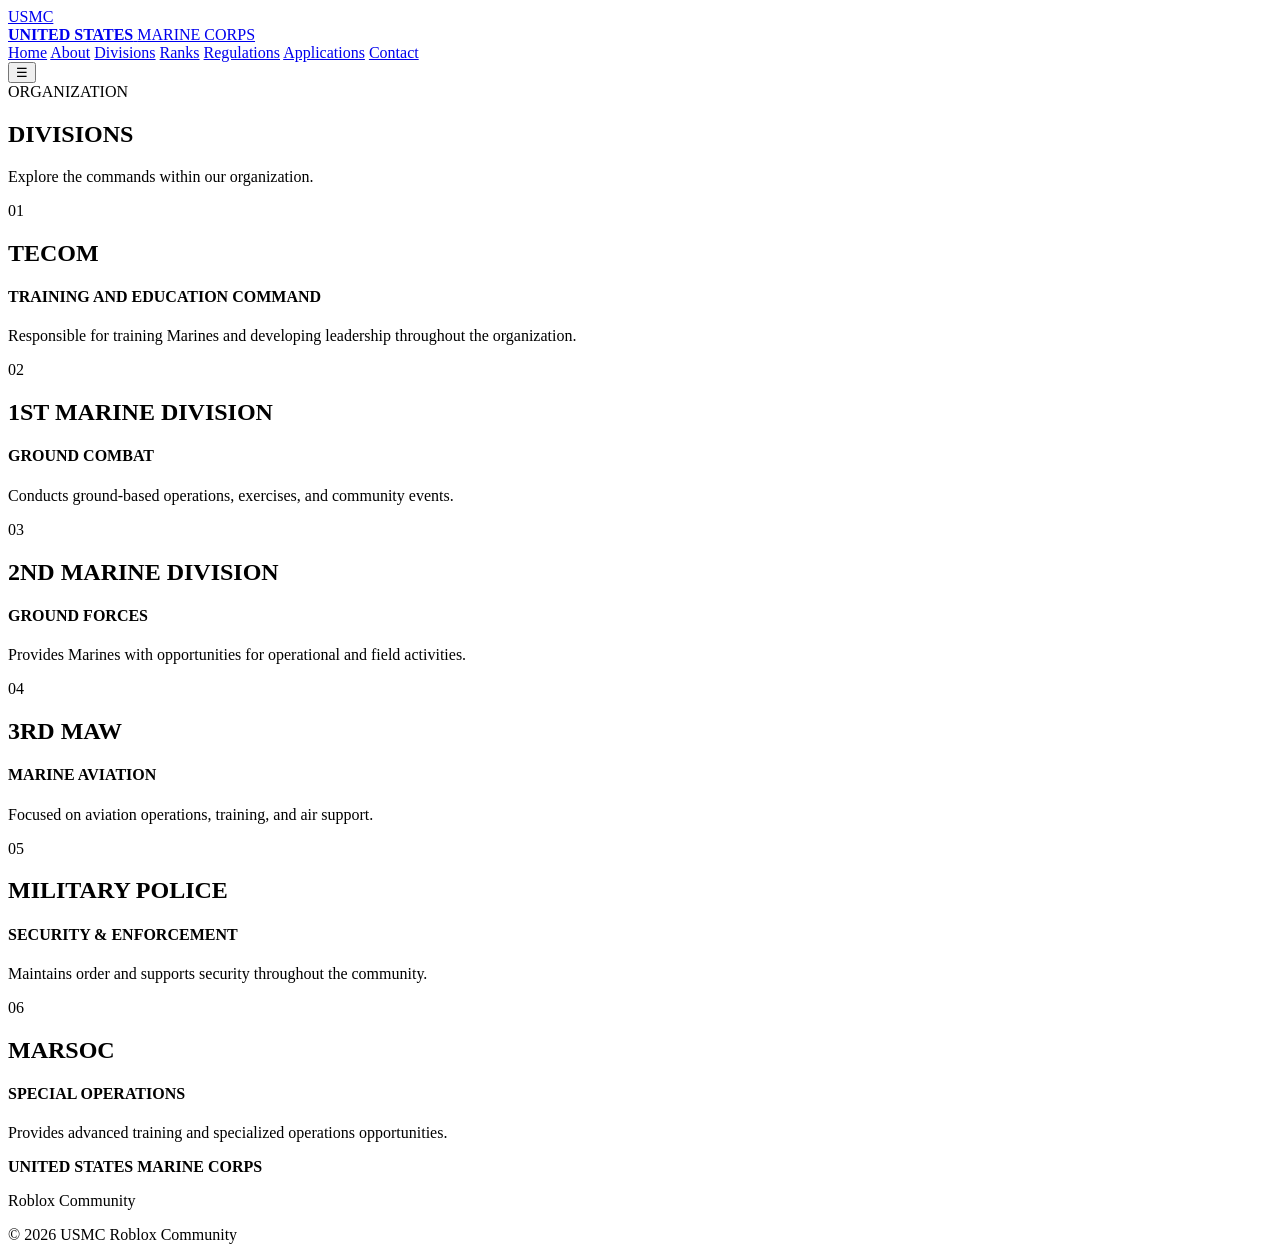
==== divisions.html @ 91869aee "Create divisions.html" ====
<!DOCTYPE html>
<html lang="en">
<head>
    <meta charset="UTF-8">
    <meta name="viewport" content="width=device-width, initial-scale=1.0">
    <title>USMC | Divisions</title>
    <link rel="stylesheet" href="css/style.css">
</head>

<body>

<header>
<nav class="navbar">

<a href="index.html" class="brand">
    <div class="brand-logo">USMC</div>
    <div>
        <strong>UNITED STATES</strong>
        <span>MARINE CORPS</span>
    </div>
</a>

<div class="nav-links">
    <a href="index.html">Home</a>
    <a href="about.html">About</a>
    <a class="active" href="divisions.html">Divisions</a>
    <a href="ranks.html">Ranks</a>
    <a href="regulations.html">Regulations</a>
    <a href="applications.html">Applications</a>
    <a href="contact.html">Contact</a>
</div>

<button class="menu-btn" onclick="toggleMenu()">☰</button>

</nav>
</header>


<section class="page-header">
    <span>ORGANIZATION</span>
    <h1>DIVISIONS</h1>
    <p>Explore the commands within our organization.</p>
</section>


<section class="section">

<div class="division-grid">

<div class="division-card">
    <span>01</span>
    <h2>TECOM</h2>
    <h4>TRAINING AND EDUCATION COMMAND</h4>
    <p>
        Responsible for training Marines and developing
        leadership throughout the organization.
    </p>
</div>


<div class="division-card">
    <span>02</span>
    <h2>1ST MARINE DIVISION</h2>
    <h4>GROUND COMBAT</h4>
    <p>
        Conducts ground-based operations, exercises,
        and community events.
    </p>
</div>


<div class="division-card">
    <span>03</span>
    <h2>2ND MARINE DIVISION</h2>
    <h4>GROUND FORCES</h4>
    <p>
        Provides Marines with opportunities for
        operational and field activities.
    </p>
</div>


<div class="division-card">
    <span>04</span>
    <h2>3RD MAW</h2>
    <h4>MARINE AVIATION</h4>
    <p>
        Focused on aviation operations, training,
        and air support.
    </p>
</div>


<div class="division-card">
    <span>05</span>
    <h2>MILITARY POLICE</h2>
    <h4>SECURITY & ENFORCEMENT</h4>
    <p>
        Maintains order and supports security
        throughout the community.
    </p>
</div>


<div class="division-card">
    <span>06</span>
    <h2>MARSOC</h2>
    <h4>SPECIAL OPERATIONS</h4>
    <p>
        Provides advanced training and specialized
        operations opportunities.
    </p>
</div>

</div>

</section>


<footer>
    <div>
        <strong>UNITED STATES MARINE CORPS</strong>
        <p>Roblox Community</p>
    </div>

    <div>© 2026 USMC Roblox Community</div>
</footer>

<script src="js/main.js"></script>
</body>
</html>
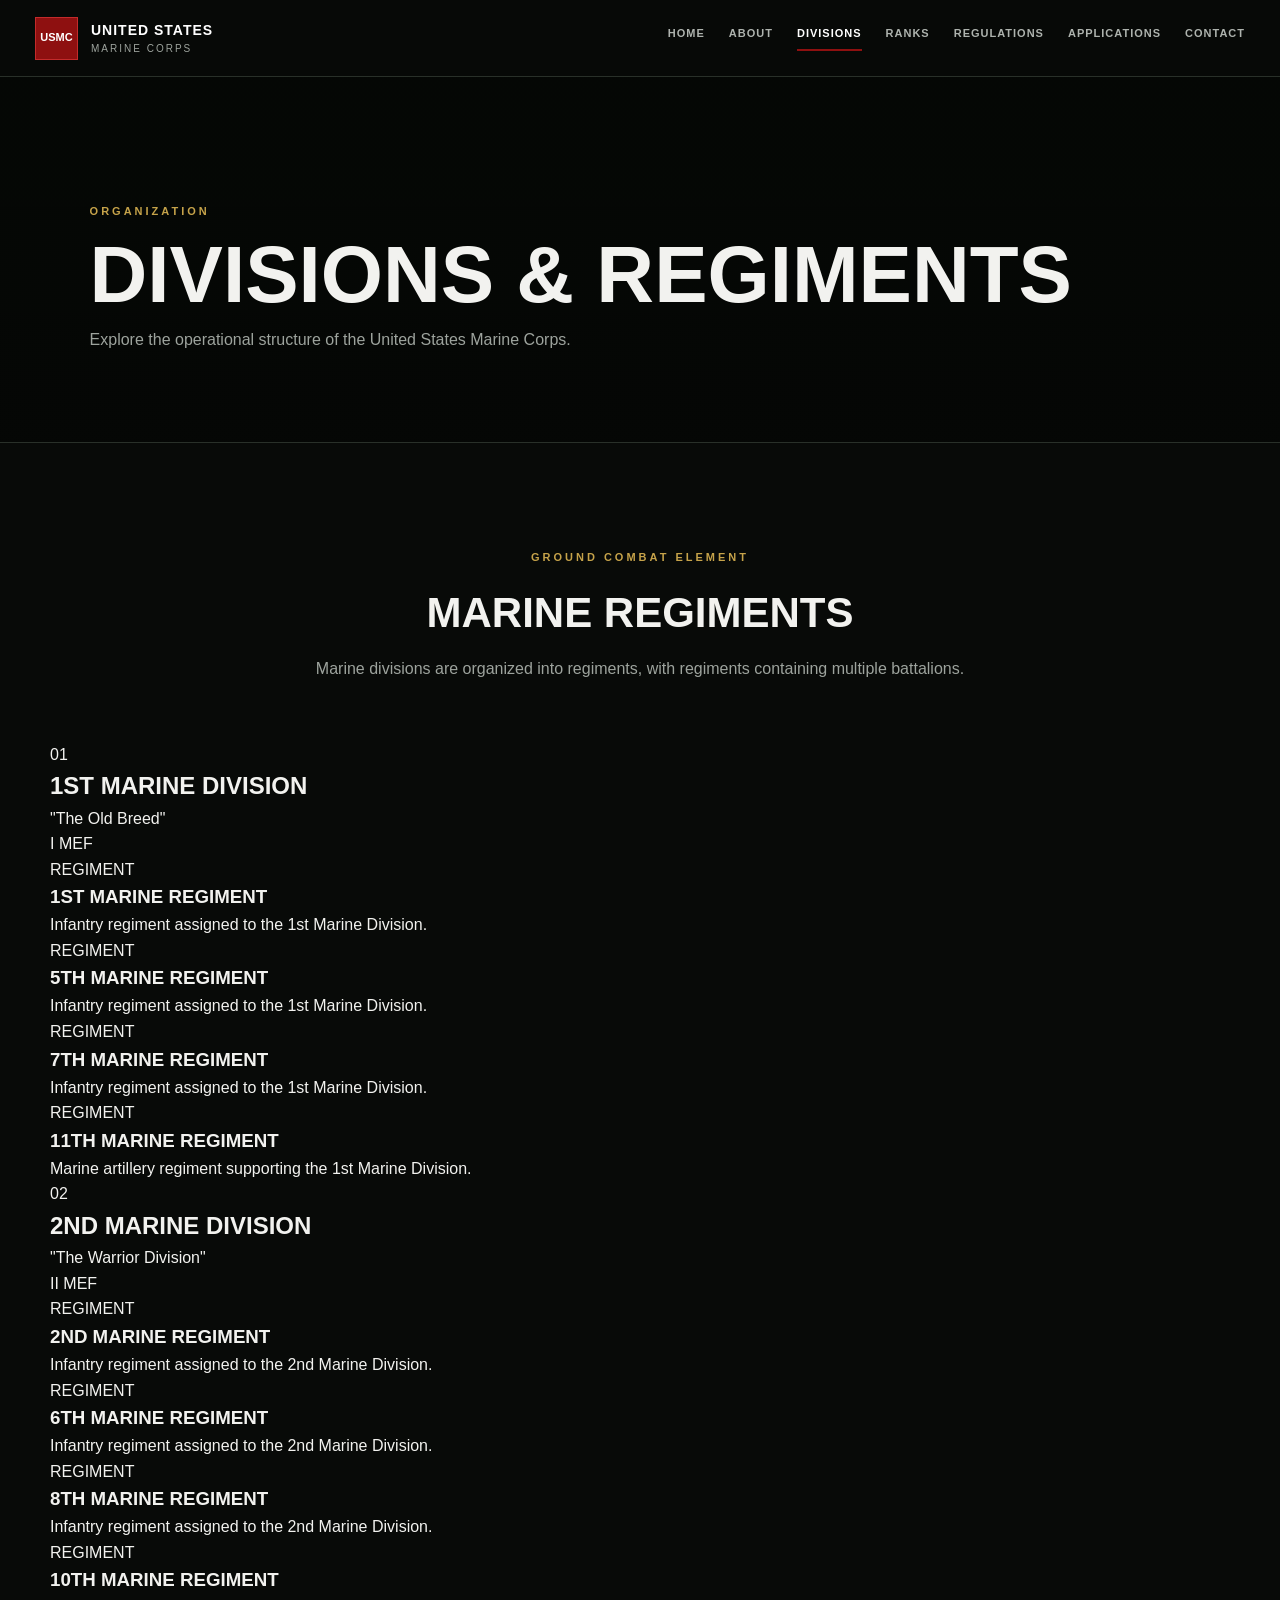
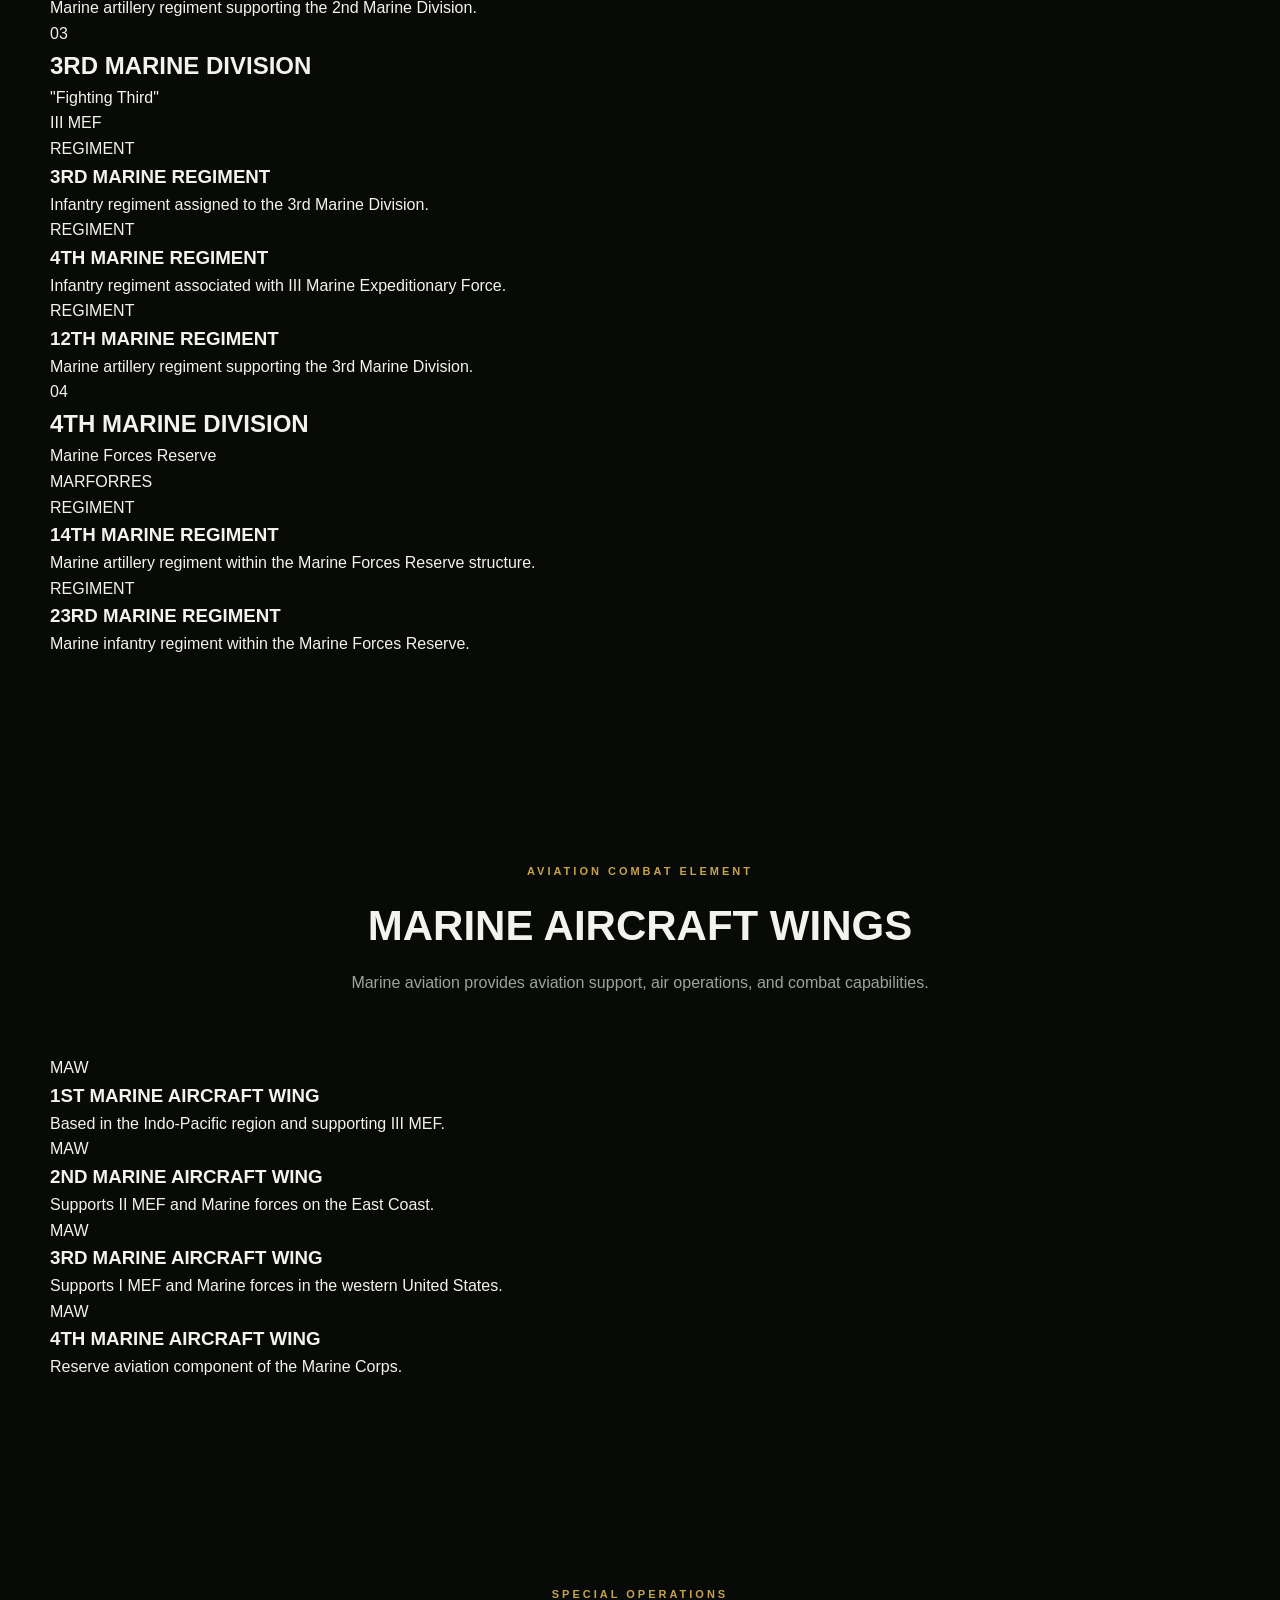
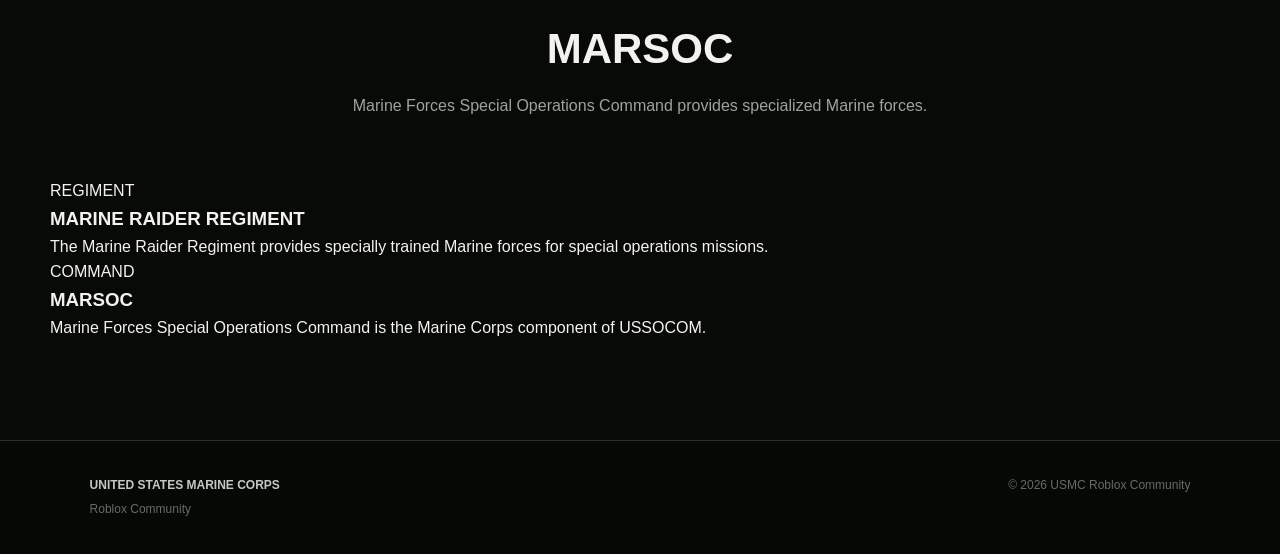
==== commit 09c2149d: "Update divisions.html" ====
--- a/divisions.html
+++ b/divisions.html
@@ -3,129 +3,447 @@
 <head>
     <meta charset="UTF-8">
     <meta name="viewport" content="width=device-width, initial-scale=1.0">
+
     <title>USMC | Divisions</title>
+
     <link rel="stylesheet" href="css/style.css">
 </head>
 
 <body>
 
 <header>
-<nav class="navbar">
-
-<a href="index.html" class="brand">
-    <div class="brand-logo">USMC</div>
-    <div>
-        <strong>UNITED STATES</strong>
-        <span>MARINE CORPS</span>
-    </div>
-</a>
-
-<div class="nav-links">
-    <a href="index.html">Home</a>
-    <a href="about.html">About</a>
-    <a class="active" href="divisions.html">Divisions</a>
-    <a href="ranks.html">Ranks</a>
-    <a href="regulations.html">Regulations</a>
-    <a href="applications.html">Applications</a>
-    <a href="contact.html">Contact</a>
-</div>
-
-<button class="menu-btn" onclick="toggleMenu()">☰</button>
-
-</nav>
+    <nav class="navbar">
+
+        <a href="index.html" class="brand">
+            <div class="brand-logo">USMC</div>
+
+            <div>
+                <strong>UNITED STATES</strong>
+                <span>MARINE CORPS</span>
+            </div>
+        </a>
+
+        <div class="nav-links">
+            <a href="index.html">Home</a>
+            <a href="about.html">About</a>
+            <a class="active" href="divisions.html">Divisions</a>
+            <a href="ranks.html">Ranks</a>
+            <a href="regulations.html">Regulations</a>
+            <a href="applications.html">Applications</a>
+            <a href="contact.html">Contact</a>
+        </div>
+
+        <button class="menu-btn" onclick="toggleMenu()">☰</button>
+
+    </nav>
 </header>
 
 
-<section class="page-header">
-    <span>ORGANIZATION</span>
-    <h1>DIVISIONS</h1>
-    <p>Explore the commands within our organization.</p>
-</section>
-
-
-<section class="section">
-
-<div class="division-grid">
-
-<div class="division-card">
-    <span>01</span>
-    <h2>TECOM</h2>
-    <h4>TRAINING AND EDUCATION COMMAND</h4>
-    <p>
-        Responsible for training Marines and developing
-        leadership throughout the organization.
-    </p>
-</div>
-
-
-<div class="division-card">
-    <span>02</span>
-    <h2>1ST MARINE DIVISION</h2>
-    <h4>GROUND COMBAT</h4>
-    <p>
-        Conducts ground-based operations, exercises,
-        and community events.
-    </p>
-</div>
-
-
-<div class="division-card">
-    <span>03</span>
-    <h2>2ND MARINE DIVISION</h2>
-    <h4>GROUND FORCES</h4>
-    <p>
-        Provides Marines with opportunities for
-        operational and field activities.
-    </p>
-</div>
-
-
-<div class="division-card">
-    <span>04</span>
-    <h2>3RD MAW</h2>
-    <h4>MARINE AVIATION</h4>
-    <p>
-        Focused on aviation operations, training,
-        and air support.
-    </p>
-</div>
-
-
-<div class="division-card">
-    <span>05</span>
-    <h2>MILITARY POLICE</h2>
-    <h4>SECURITY & ENFORCEMENT</h4>
-    <p>
-        Maintains order and supports security
-        throughout the community.
-    </p>
-</div>
-
-
-<div class="division-card">
-    <span>06</span>
-    <h2>MARSOC</h2>
-    <h4>SPECIAL OPERATIONS</h4>
-    <p>
-        Provides advanced training and specialized
-        operations opportunities.
-    </p>
-</div>
-
-</div>
-
-</section>
+<main>
+
+    <!-- PAGE HEADER -->
+
+    <section class="page-header">
+
+        <span>ORGANIZATION</span>
+
+        <h1>DIVISIONS & REGIMENTS</h1>
+
+        <p>
+            Explore the operational structure of the United States
+            Marine Corps.
+        </p>
+
+    </section>
+
+
+    <!-- REGIMENTS -->
+
+    <section class="section">
+
+        <div class="section-heading">
+
+            <span>GROUND COMBAT ELEMENT</span>
+
+            <h2>MARINE REGIMENTS</h2>
+
+            <p>
+                Marine divisions are organized into regiments,
+                with regiments containing multiple battalions.
+            </p>
+
+        </div>
+
+
+        <!-- 1ST MARINE DIVISION -->
+
+        <div class="regiment-section">
+
+            <div class="regiment-header">
+
+                <div>
+                    <span class="regiment-number">01</span>
+
+                    <h2>1ST MARINE DIVISION</h2>
+
+                    <p>
+                        "The Old Breed"
+                    </p>
+                </div>
+
+                <span class="regiment-location">
+                    I MEF
+                </span>
+
+            </div>
+
+
+            <div class="unit-grid">
+
+                <div class="unit-card">
+                    <span>REGIMENT</span>
+                    <h3>1ST MARINE REGIMENT</h3>
+                    <p>
+                        Infantry regiment assigned to the
+                        1st Marine Division.
+                    </p>
+                </div>
+
+                <div class="unit-card">
+                    <span>REGIMENT</span>
+                    <h3>5TH MARINE REGIMENT</h3>
+                    <p>
+                        Infantry regiment assigned to the
+                        1st Marine Division.
+                    </p>
+                </div>
+
+                <div class="unit-card">
+                    <span>REGIMENT</span>
+                    <h3>7TH MARINE REGIMENT</h3>
+                    <p>
+                        Infantry regiment assigned to the
+                        1st Marine Division.
+                    </p>
+                </div>
+
+                <div class="unit-card">
+                    <span>REGIMENT</span>
+                    <h3>11TH MARINE REGIMENT</h3>
+                    <p>
+                        Marine artillery regiment supporting
+                        the 1st Marine Division.
+                    </p>
+                </div>
+
+            </div>
+
+        </div>
+
+
+        <!-- 2ND MARINE DIVISION -->
+
+        <div class="regiment-section">
+
+            <div class="regiment-header">
+
+                <div>
+                    <span class="regiment-number">02</span>
+
+                    <h2>2ND MARINE DIVISION</h2>
+
+                    <p>
+                        "The Warrior Division"
+                    </p>
+                </div>
+
+                <span class="regiment-location">
+                    II MEF
+                </span>
+
+            </div>
+
+
+            <div class="unit-grid">
+
+                <div class="unit-card">
+                    <span>REGIMENT</span>
+                    <h3>2ND MARINE REGIMENT</h3>
+                    <p>
+                        Infantry regiment assigned to the
+                        2nd Marine Division.
+                    </p>
+                </div>
+
+                <div class="unit-card">
+                    <span>REGIMENT</span>
+                    <h3>6TH MARINE REGIMENT</h3>
+                    <p>
+                        Infantry regiment assigned to the
+                        2nd Marine Division.
+                    </p>
+                </div>
+
+                <div class="unit-card">
+                    <span>REGIMENT</span>
+                    <h3>8TH MARINE REGIMENT</h3>
+                    <p>
+                        Infantry regiment assigned to the
+                        2nd Marine Division.
+                    </p>
+                </div>
+
+                <div class="unit-card">
+                    <span>REGIMENT</span>
+                    <h3>10TH MARINE REGIMENT</h3>
+                    <p>
+                        Marine artillery regiment supporting
+                        the 2nd Marine Division.
+                    </p>
+                </div>
+
+            </div>
+
+        </div>
+
+
+        <!-- 3RD MARINE DIVISION -->
+
+        <div class="regiment-section">
+
+            <div class="regiment-header">
+
+                <div>
+                    <span class="regiment-number">03</span>
+
+                    <h2>3RD MARINE DIVISION</h2>
+
+                    <p>
+                        "Fighting Third"
+                    </p>
+                </div>
+
+                <span class="regiment-location">
+                    III MEF
+                </span>
+
+            </div>
+
+
+            <div class="unit-grid">
+
+                <div class="unit-card">
+                    <span>REGIMENT</span>
+                    <h3>3RD MARINE REGIMENT</h3>
+                    <p>
+                        Infantry regiment assigned to the
+                        3rd Marine Division.
+                    </p>
+                </div>
+
+                <div class="unit-card">
+                    <span>REGIMENT</span>
+                    <h3>4TH MARINE REGIMENT</h3>
+                    <p>
+                        Infantry regiment associated with
+                        III Marine Expeditionary Force.
+                    </p>
+                </div>
+
+                <div class="unit-card">
+                    <span>REGIMENT</span>
+                    <h3>12TH MARINE REGIMENT</h3>
+                    <p>
+                        Marine artillery regiment supporting
+                        the 3rd Marine Division.
+                    </p>
+                </div>
+
+            </div>
+
+        </div>
+
+
+        <!-- 4TH MARINE DIVISION -->
+
+        <div class="regiment-section">
+
+            <div class="regiment-header">
+
+                <div>
+                    <span class="regiment-number">04</span>
+
+                    <h2>4TH MARINE DIVISION</h2>
+
+                    <p>
+                        Marine Forces Reserve
+                    </p>
+                </div>
+
+                <span class="regiment-location">
+                    MARFORRES
+                </span>
+
+            </div>
+
+
+            <div class="unit-grid">
+
+                <div class="unit-card">
+                    <span>REGIMENT</span>
+                    <h3>14TH MARINE REGIMENT</h3>
+                    <p>
+                        Marine artillery regiment within
+                        the Marine Forces Reserve structure.
+                    </p>
+                </div>
+
+                <div class="unit-card">
+                    <span>REGIMENT</span>
+                    <h3>23RD MARINE REGIMENT</h3>
+                    <p>
+                        Marine infantry regiment within
+                        the Marine Forces Reserve.
+                    </p>
+                </div>
+
+            </div>
+
+        </div>
+
+    </section>
+
+
+    <!-- AVIATION -->
+
+    <section class="section dark-section">
+
+        <div class="section-heading">
+
+            <span>AVIATION COMBAT ELEMENT</span>
+
+            <h2>MARINE AIRCRAFT WINGS</h2>
+
+            <p>
+                Marine aviation provides aviation support,
+                air operations, and combat capabilities.
+            </p>
+
+        </div>
+
+
+        <div class="unit-grid">
+
+            <div class="unit-card">
+                <span>MAW</span>
+                <h3>1ST MARINE AIRCRAFT WING</h3>
+                <p>
+                    Based in the Indo-Pacific region and
+                    supporting III MEF.
+                </p>
+            </div>
+
+            <div class="unit-card">
+                <span>MAW</span>
+                <h3>2ND MARINE AIRCRAFT WING</h3>
+                <p>
+                    Supports II MEF and Marine forces
+                    on the East Coast.
+                </p>
+            </div>
+
+            <div class="unit-card">
+                <span>MAW</span>
+                <h3>3RD MARINE AIRCRAFT WING</h3>
+                <p>
+                    Supports I MEF and Marine forces
+                    in the western United States.
+                </p>
+            </div>
+
+            <div class="unit-card">
+                <span>MAW</span>
+                <h3>4TH MARINE AIRCRAFT WING</h3>
+                <p>
+                    Reserve aviation component of
+                    the Marine Corps.
+                </p>
+            </div>
+
+        </div>
+
+    </section>
+
+
+    <!-- SPECIAL OPERATIONS -->
+
+    <section class="section">
+
+        <div class="section-heading">
+
+            <span>SPECIAL OPERATIONS</span>
+
+            <h2>MARSOC</h2>
+
+            <p>
+                Marine Forces Special Operations Command
+                provides specialized Marine forces.
+            </p>
+
+        </div>
+
+
+        <div class="unit-grid">
+
+            <div class="unit-card">
+
+                <span>REGIMENT</span>
+
+                <h3>MARINE RAIDER REGIMENT</h3>
+
+                <p>
+                    The Marine Raider Regiment provides
+                    specially trained Marine forces for
+                    special operations missions.
+                </p>
+
+            </div>
+
+            <div class="unit-card">
+
+                <span>COMMAND</span>
+
+                <h3>MARSOC</h3>
+
+                <p>
+                    Marine Forces Special Operations Command
+                    is the Marine Corps component of USSOCOM.
+                </p>
+
+            </div>
+
+        </div>
+
+    </section>
+
+</main>
 
 
 <footer>
+
     <div>
         <strong>UNITED STATES MARINE CORPS</strong>
         <p>Roblox Community</p>
     </div>
 
-    <div>© 2026 USMC Roblox Community</div>
+    <div>
+        © 2026 USMC Roblox Community
+    </div>
+
 </footer>
 
+
 <script src="js/main.js"></script>
+
 </body>
 </html>
--- a/css/style.css
+++ b/css/style.css
@@ -0,0 +1,728 @@
+html,
+body {
+    min-height: 100%;
+}
+
+body {
+    min-height: 100vh;
+    display: flex;
+    flex-direction: column;
+}
+
+main {
+    flex: 1;
+}
+
+footer {
+    margin-top: auto;
+}
+
+* {
+    margin: 0;
+    padding: 0;
+    box-sizing: border-box;
+}
+
+:root {
+    --black: #080a08;
+    --dark: #0e120f;
+    --card: #141914;
+    --border: #293029;
+    --red: #8e1010;
+    --red-light: #b51c1c;
+    --gold: #c6a34a;
+    --white: #f2f2ef;
+    --gray: #9da39d;
+}
+
+html {
+    scroll-behavior: smooth;
+}
+
+body {
+    background: var(--black);
+    color: var(--white);
+    font-family: Arial, Helvetica, sans-serif;
+    line-height: 1.6;
+
+    min-height: 100vh;
+    display: flex;
+    flex-direction: column;
+}
+
+main {
+    flex: 1;
+}
+
+footer {
+    margin-top: auto;
+}
+/* NAVBAR */
+
+header {
+    position: sticky;
+    top: 0;
+    z-index: 1000;
+    background: rgba(8, 10, 8, 0.96);
+    border-bottom: 1px solid var(--border);
+    backdrop-filter: blur(12px);
+}
+
+.navbar {
+    max-width: 1400px;
+    height: 76px;
+    margin: auto;
+    padding: 0 35px;
+
+    display: flex;
+    align-items: center;
+    justify-content: space-between;
+}
+
+.brand {
+    display: flex;
+    align-items: center;
+    gap: 13px;
+
+    color: white;
+    text-decoration: none;
+}
+
+.brand-logo {
+    width: 43px;
+    height: 43px;
+
+    display: flex;
+    justify-content: center;
+    align-items: center;
+
+    background: var(--red);
+    border: 1px solid #c32b2b;
+
+    font-size: 11px;
+    font-weight: 900;
+}
+
+.brand strong {
+    display: block;
+    font-size: 14px;
+    letter-spacing: 1px;
+}
+
+.brand span {
+    display: block;
+    color: var(--gray);
+    font-size: 10px;
+    letter-spacing: 2px;
+}
+
+.nav-links {
+    display: flex;
+    gap: 24px;
+}
+
+.nav-links a {
+    color: #aeb3ae;
+    text-decoration: none;
+    text-transform: uppercase;
+
+    font-size: 11px;
+    font-weight: bold;
+    letter-spacing: 1px;
+
+    transition: 0.2s;
+}
+
+.nav-links a:hover,
+.nav-links a.active {
+    color: white;
+}
+
+.nav-links a.active {
+    border-bottom: 2px solid var(--red);
+    padding-bottom: 7px;
+}
+
+.menu-btn {
+    display: none;
+    background: none;
+    border: none;
+    color: white;
+    font-size: 25px;
+}
+
+
+/* HERO */
+
+.hero {
+    min-height: 700px;
+    position: relative;
+
+    display: flex;
+    align-items: center;
+
+    padding: 80px 8%;
+
+    background:
+        linear-gradient(90deg, rgba(4, 6, 4, .96), rgba(4, 6, 4, .6), rgba(4, 6, 4, .9)),
+        url("https://images.unsplash.com/photo-1579912437766-7896df6d3cd3?auto=format&fit=crop&w=2000&q=80");
+
+    background-size: cover;
+    background-position: center;
+}
+
+.hero-content {
+    position: relative;
+    max-width: 850px;
+    z-index: 2;
+}
+
+.badge-text {
+    color: var(--gold);
+    font-size: 12px;
+    font-weight: bold;
+    letter-spacing: 4px;
+    margin-bottom: 20px;
+}
+
+.hero h1 {
+    font-size: clamp(45px, 7vw, 90px);
+    line-height: .95;
+    letter-spacing: -3px;
+    margin-bottom: 25px;
+}
+
+.hero h1 span {
+    color: #a7aaa7;
+}
+
+.hero p {
+    max-width: 650px;
+    color: #c1c5c1;
+    font-size: 17px;
+    line-height: 1.8;
+    margin-bottom: 35px;
+}
+
+
+/* BUTTONS */
+
+.buttons {
+    display: flex;
+    gap: 14px;
+    flex-wrap: wrap;
+}
+
+.btn {
+    display: inline-block;
+    padding: 13px 23px;
+
+    text-decoration: none;
+    text-transform: uppercase;
+
+    font-size: 11px;
+    font-weight: bold;
+    letter-spacing: 1px;
+
+    transition: .2s;
+}
+
+.btn-red {
+    background: var(--red);
+    color: white;
+}
+
+.btn-red:hover {
+    background: var(--red-light);
+    transform: translateY(-2px);
+}
+
+.btn-outline {
+    border: 1px solid #666;
+    color: white;
+}
+
+.btn-outline:hover {
+    border-color: var(--gold);
+    color: var(--gold);
+}
+
+
+/* STATS */
+
+.stats {
+    display: grid;
+    grid-template-columns: repeat(4, 1fr);
+
+    background: #0d100d;
+    border-top: 1px solid var(--border);
+    border-bottom: 1px solid var(--border);
+}
+
+.stat {
+    padding: 30px;
+    text-align: center;
+    border-right: 1px solid var(--border);
+}
+
+.stat strong {
+    display: block;
+    color: var(--gold);
+    font-size: 28px;
+}
+
+.stat span {
+    color: var(--gray);
+    font-size: 11px;
+    text-transform: uppercase;
+    letter-spacing: 2px;
+}
+
+
+/* GENERAL SECTIONS */
+
+.section {
+    max-width: 1250px;
+    margin: auto;
+    padding: 100px 35px;
+}
+
+.section-heading {
+    text-align: center;
+    max-width: 700px;
+    margin: 0 auto 60px;
+}
+
+.section-heading > span,
+.page-header > span,
+.red-label {
+    color: var(--gold);
+    font-size: 11px;
+    font-weight: bold;
+    letter-spacing: 3px;
+}
+
+.section-heading h2 {
+    font-size: 42px;
+    margin: 10px 0;
+}
+
+.section-heading p {
+    color: var(--gray);
+}
+
+
+/* CARDS */
+
+.cards {
+    display: grid;
+    grid-template-columns: repeat(3, 1fr);
+    gap: 20px;
+}
+
+.card {
+    padding: 35px;
+    background: var(--card);
+    border: 1px solid var(--border);
+
+    transition: .25s;
+}
+
+.card:hover {
+    transform: translateY(-6px);
+    border-color: var(--red);
+}
+
+.card-number {
+    color: var(--gold);
+    font-size: 12px;
+    font-weight: bold;
+}
+
+.card h3 {
+    font-size: 24px;
+    margin: 10px 0;
+}
+
+.card p {
+    color: var(--gray);
+    margin-bottom: 25px;
+}
+
+.card a {
+    color: white;
+    text-decoration: none;
+    font-size: 11px;
+    font-weight: bold;
+    letter-spacing: 1px;
+}
+
+
+/* ANNOUNCEMENT */
+
+.announcement-section {
+    padding: 80px 7%;
+    background: #0d100d;
+}
+
+.announcement {
+    max-width: 1200px;
+    margin: auto;
+
+    padding: 40px;
+
+    border: 1px solid var(--border);
+    border-left: 4px solid var(--gold);
+
+    display: flex;
+    align-items: center;
+    justify-content: space-between;
+    gap: 30px;
+}
+
+.announcement-label {
+    color: var(--gold);
+    font-size: 10px;
+    font-weight: bold;
+    letter-spacing: 3px;
+}
+
+.announcement h2 {
+    margin: 8px 0;
+}
+
+.announcement p {
+    color: var(--gray);
+}
+
+
+/* PAGE HEADER */
+
+.page-header {
+    padding: 120px 7% 90px;
+
+    background:
+        linear-gradient(rgba(5, 7, 5, .94), rgba(5, 7, 5, .97)),
+        url("https://images.unsplash.com/photo-1519074002996-a69e7ac46a42?auto=format&fit=crop&w=1800&q=80");
+
+    background-size: cover;
+    background-position: center;
+
+    border-bottom: 1px solid var(--border);
+}
+
+.page-header h1 {
+    font-size: clamp(45px, 7vw, 80px);
+    line-height: 1;
+    margin: 12px 0;
+}
+
+.page-header p {
+    color: var(--gray);
+}
+
+
+/* TWO COLUMN */
+
+.two-column {
+    display: grid;
+    grid-template-columns: 1fr 1fr;
+    gap: 70px;
+    align-items: start;
+}
+
+.two-column h2 {
+    font-size: 42px;
+    margin: 10px 0 20px;
+}
+
+.two-column p {
+    color: var(--gray);
+    margin-bottom: 20px;
+}
+
+
+/* INFO BOX */
+
+.info-box {
+    background: var(--card);
+    border: 1px solid var(--border);
+    padding: 35px;
+}
+
+.info-box h3 {
+    margin-bottom: 20px;
+}
+
+.value {
+    padding: 18px 0;
+    border-top: 1px solid var(--border);
+}
+
+.value strong {
+    display: block;
+    color: var(--gold);
+}
+
+.value span {
+    color: var(--gray);
+}
+
+
+/* DIVISIONS */
+
+.division-grid {
+    display: grid;
+    grid-template-columns: repeat(3, 1fr);
+    gap: 20px;
+}
+
+.division-card {
+    min-height: 280px;
+    padding: 35px;
+
+    background: var(--card);
+    border: 1px solid var(--border);
+
+    transition: .25s;
+}
+
+.division-card:hover {
+    transform: translateY(-5px);
+    border-color: var(--red);
+}
+
+.division-card > span {
+    color: var(--gold);
+    font-weight: bold;
+}
+
+.division-card h2 {
+    margin: 15px 0 2px;
+}
+
+.division-card h4 {
+    color: var(--gray);
+    font-size: 10px;
+    letter-spacing: 1px;
+}
+
+.division-card p {
+    color: #999f99;
+    margin-top: 25px;
+}
+
+
+/* RANKS */
+
+.rank-category {
+    color: var(--gold);
+    font-size: 14px;
+    letter-spacing: 3px;
+    margin: 50px 0 15px;
+}
+
+.rank-category:first-child {
+    margin-top: 0;
+}
+
+.rank-table {
+    border: 1px solid var(--border);
+}
+
+.rank-table div {
+    display: flex;
+    justify-content: space-between;
+
+    padding: 17px 22px;
+
+    background: var(--card);
+    border-bottom: 1px solid var(--border);
+}
+
+.rank-table div:last-child {
+    border-bottom: none;
+}
+
+.rank-table span {
+    color: var(--gray);
+}
+
+
+/* REGULATIONS */
+
+.regulation {
+    display: grid;
+    grid-template-columns: 70px 1fr;
+    gap: 25px;
+
+    padding: 30px 0;
+
+    border-bottom: 1px solid var(--border);
+}
+
+.regulation > span {
+    color: var(--gold);
+    font-weight: bold;
+}
+
+.regulation h2 {
+    margin-bottom: 8px;
+}
+
+.regulation p {
+    color: var(--gray);
+}
+
+
+/* APPLICATIONS */
+
+.application-grid,
+.contact-grid {
+    display: grid;
+    grid-template-columns: repeat(3, 1fr);
+    gap: 20px;
+}
+
+.application-card,
+.contact-card {
+    background: var(--card);
+    border: 1px solid var(--border);
+    padding: 40px;
+}
+
+.application-card > span,
+.contact-card > span {
+    color: var(--gold);
+    font-weight: bold;
+}
+
+.application-card h2,
+.contact-card h2 {
+    margin: 15px 0;
+}
+
+.application-card p,
+.contact-card p {
+    color: var(--gray);
+    margin-bottom: 30px;
+}
+
+
+/* CONTACT */
+
+.contact-grid {
+    grid-template-columns: repeat(2, 1fr);
+}
+
+
+/* FOOTER */
+
+footer {
+    padding: 35px 7%;
+
+    background: #060806;
+    border-top: 1px solid var(--border);
+
+    display: flex;
+    justify-content: space-between;
+    gap: 20px;
+
+    color: #666c66;
+    font-size: 12px;
+}
+
+footer strong {
+    color: #c5c8c5;
+}
+
+footer p {
+    margin-top: 4px;
+}
+
+
+/* MOBILE */
+
+@media (max-width: 900px) {
+
+    .nav-links {
+        display: none;
+
+        position: absolute;
+        top: 76px;
+        left: 0;
+        right: 0;
+
+        padding: 20px;
+
+        background: #090b09;
+        border-bottom: 1px solid var(--border);
+
+        flex-direction: column;
+        gap: 20px;
+    }
+
+    .nav-links.open {
+        display: flex;
+    }
+
+    .menu-btn {
+        display: block;
+    }
+
+    .stats {
+        grid-template-columns: repeat(2, 1fr);
+    }
+
+    .cards,
+    .division-grid,
+    .application-grid {
+        grid-template-columns: 1fr;
+    }
+
+    .two-column,
+    .contact-grid {
+        grid-template-columns: 1fr;
+    }
+
+    .announcement {
+        flex-direction: column;
+        align-items: flex-start;
+    }
+}
+
+
+@media (max-width: 550px) {
+
+    .navbar {
+        padding: 0 18px;
+    }
+
+    .brand strong {
+        font-size: 11px;
+    }
+
+    .hero {
+        padding: 70px 25px;
+    }
+
+    .hero h1 {
+        font-size: 43px;
+    }
+
+    .section {
+        padding: 70px 20px;
+    }
+
+    .stats {
+        grid-template-columns: 1fr 1fr;
+    }
+
+    .stat {
+        padding: 20px 10px;
+    }
+
+    footer {
+        flex-direction: column;
+    }
+}
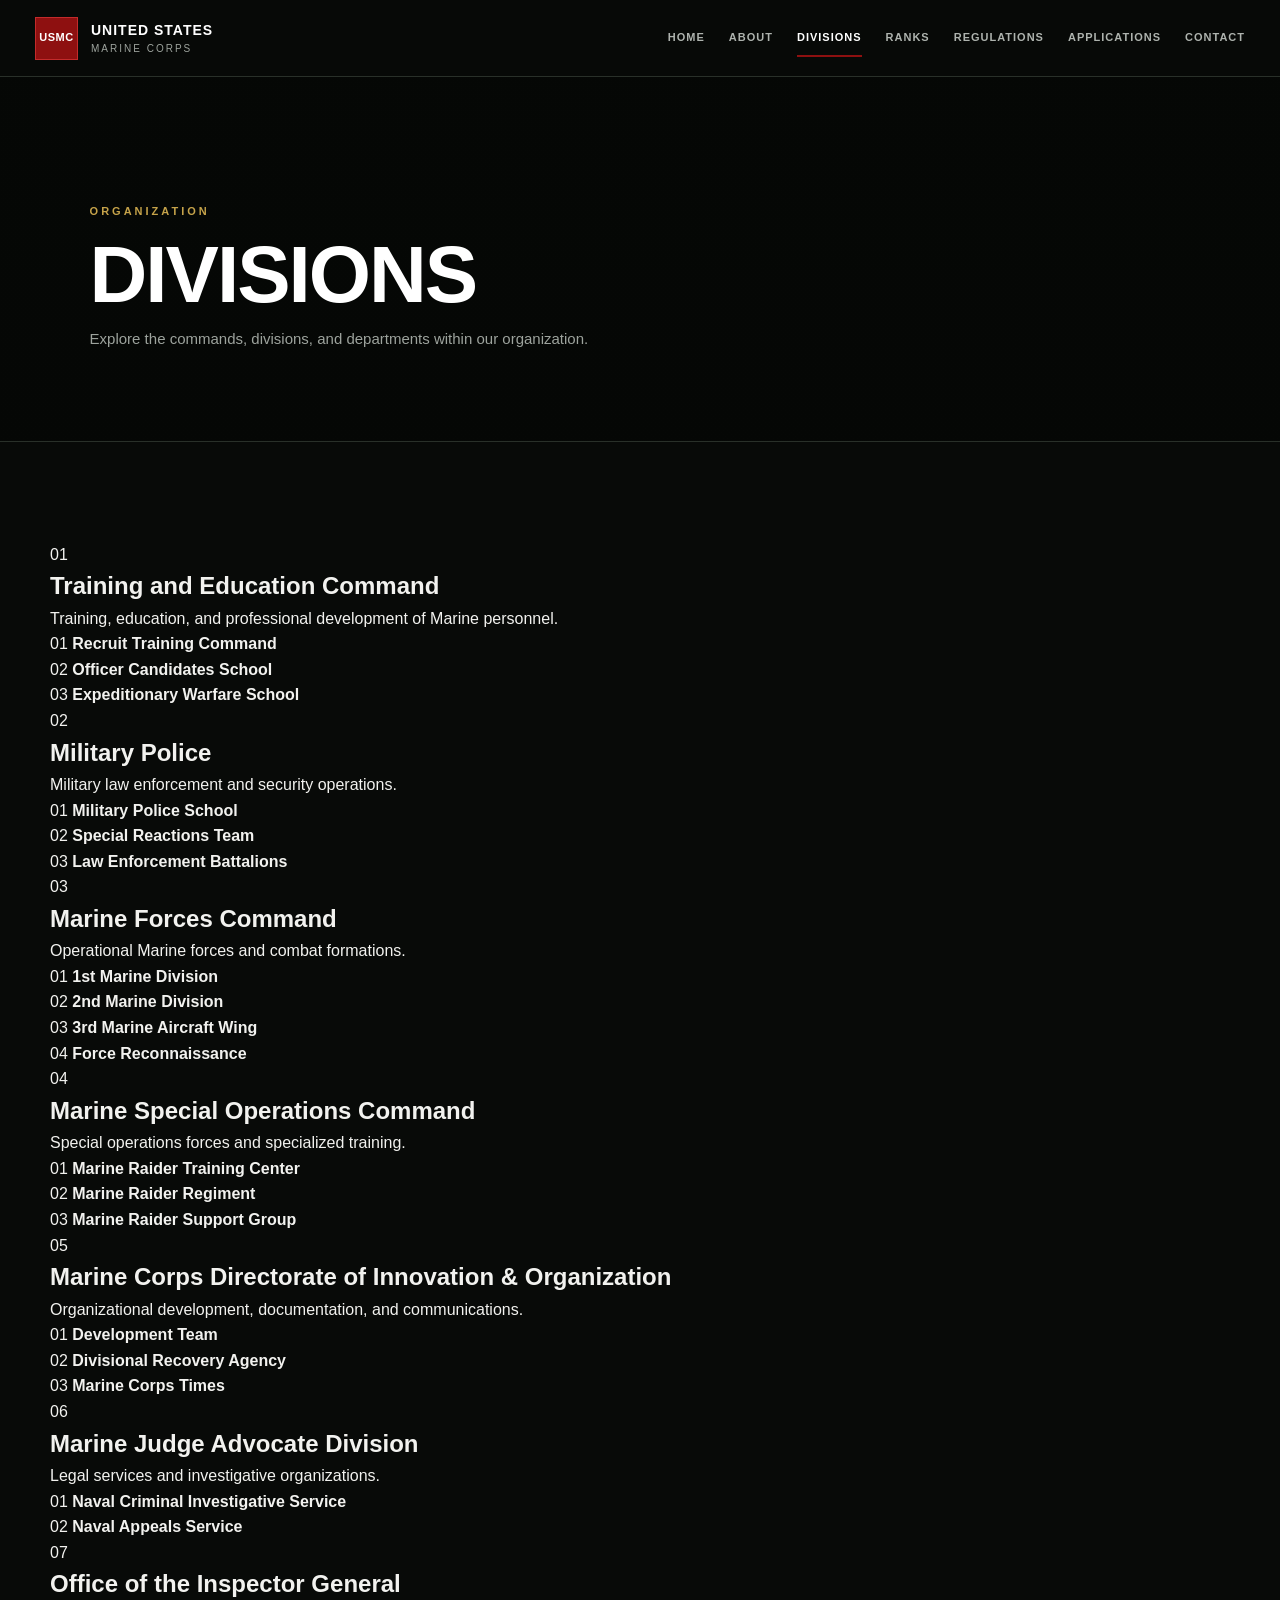
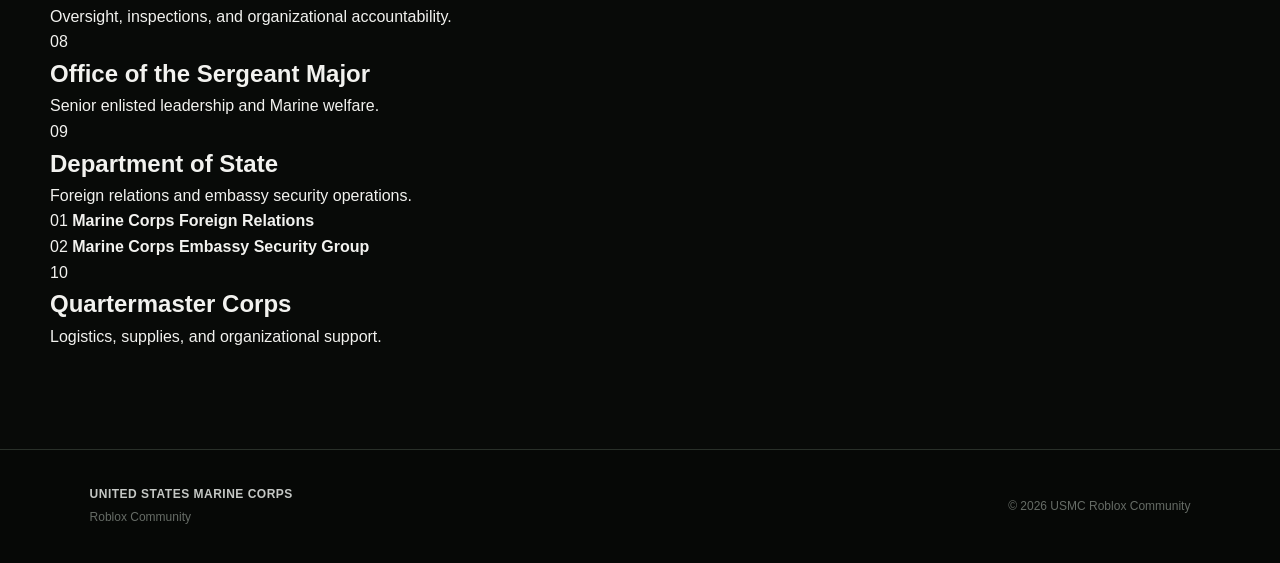
==== commit 844dff94: "Update divisions.html" ====
--- a/divisions.html
+++ b/divisions.html
@@ -1,5 +1,6 @@
 <!DOCTYPE html>
 <html lang="en">
+
 <head>
     <meta charset="UTF-8">
     <meta name="viewport" content="width=device-width, initial-scale=1.0">
@@ -12,30 +13,48 @@
 <body>
 
 <header>
+
     <nav class="navbar">
 
         <a href="index.html" class="brand">
-            <div class="brand-logo">USMC</div>
+
+            <div class="brand-logo">
+                USMC
+            </div>
 
             <div>
                 <strong>UNITED STATES</strong>
                 <span>MARINE CORPS</span>
             </div>
+
         </a>
 
+
         <div class="nav-links">
+
             <a href="index.html">Home</a>
+
             <a href="about.html">About</a>
+
             <a class="active" href="divisions.html">Divisions</a>
+
             <a href="ranks.html">Ranks</a>
+
             <a href="regulations.html">Regulations</a>
+
             <a href="applications.html">Applications</a>
+
             <a href="contact.html">Contact</a>
+
         </div>
 
-        <button class="menu-btn" onclick="toggleMenu()">☰</button>
+
+        <button class="menu-btn" onclick="toggleMenu()">
+            ☰
+        </button>
 
     </nav>
+
 </header>
 
 
@@ -47,380 +66,379 @@
 
         <span>ORGANIZATION</span>
 
-        <h1>DIVISIONS & REGIMENTS</h1>
+        <h1>DIVISIONS</h1>
 
         <p>
-            Explore the operational structure of the United States
-            Marine Corps.
+            Explore the commands, divisions, and departments
+            within our organization.
         </p>
 
     </section>
 
 
-    <!-- REGIMENTS -->
+    <!-- ORGANIZATION -->
 
     <section class="section">
 
-        <div class="section-heading">
-
-            <span>GROUND COMBAT ELEMENT</span>
-
-            <h2>MARINE REGIMENTS</h2>
-
-            <p>
-                Marine divisions are organized into regiments,
-                with regiments containing multiple battalions.
-            </p>
-
-        </div>
-
-
-        <!-- 1ST MARINE DIVISION -->
-
-        <div class="regiment-section">
-
-            <div class="regiment-header">
-
-                <div>
-                    <span class="regiment-number">01</span>
-
-                    <h2>1ST MARINE DIVISION</h2>
-
-                    <p>
-                        "The Old Breed"
-                    </p>
-                </div>
-
-                <span class="regiment-location">
-                    I MEF
-                </span>
-
-            </div>
-
-
-            <div class="unit-grid">
-
-                <div class="unit-card">
-                    <span>REGIMENT</span>
-                    <h3>1ST MARINE REGIMENT</h3>
-                    <p>
-                        Infantry regiment assigned to the
-                        1st Marine Division.
-                    </p>
-                </div>
-
-                <div class="unit-card">
-                    <span>REGIMENT</span>
-                    <h3>5TH MARINE REGIMENT</h3>
-                    <p>
-                        Infantry regiment assigned to the
-                        1st Marine Division.
-                    </p>
-                </div>
-
-                <div class="unit-card">
-                    <span>REGIMENT</span>
-                    <h3>7TH MARINE REGIMENT</h3>
-                    <p>
-                        Infantry regiment assigned to the
-                        1st Marine Division.
-                    </p>
-                </div>
-
-                <div class="unit-card">
-                    <span>REGIMENT</span>
-                    <h3>11TH MARINE REGIMENT</h3>
-                    <p>
-                        Marine artillery regiment supporting
-                        the 1st Marine Division.
-                    </p>
-                </div>
-
-            </div>
-
-        </div>
-
-
-        <!-- 2ND MARINE DIVISION -->
-
-        <div class="regiment-section">
-
-            <div class="regiment-header">
-
-                <div>
-                    <span class="regiment-number">02</span>
-
-                    <h2>2ND MARINE DIVISION</h2>
-
-                    <p>
-                        "The Warrior Division"
-                    </p>
-                </div>
-
-                <span class="regiment-location">
-                    II MEF
-                </span>
-
-            </div>
-
-
-            <div class="unit-grid">
-
-                <div class="unit-card">
-                    <span>REGIMENT</span>
-                    <h3>2ND MARINE REGIMENT</h3>
-                    <p>
-                        Infantry regiment assigned to the
-                        2nd Marine Division.
-                    </p>
-                </div>
-
-                <div class="unit-card">
-                    <span>REGIMENT</span>
-                    <h3>6TH MARINE REGIMENT</h3>
-                    <p>
-                        Infantry regiment assigned to the
-                        2nd Marine Division.
-                    </p>
-                </div>
-
-                <div class="unit-card">
-                    <span>REGIMENT</span>
-                    <h3>8TH MARINE REGIMENT</h3>
-                    <p>
-                        Infantry regiment assigned to the
-                        2nd Marine Division.
-                    </p>
-                </div>
-
-                <div class="unit-card">
-                    <span>REGIMENT</span>
-                    <h3>10TH MARINE REGIMENT</h3>
-                    <p>
-                        Marine artillery regiment supporting
-                        the 2nd Marine Division.
-                    </p>
-                </div>
-
-            </div>
-
-        </div>
-
-
-        <!-- 3RD MARINE DIVISION -->
-
-        <div class="regiment-section">
-
-            <div class="regiment-header">
-
-                <div>
-                    <span class="regiment-number">03</span>
-
-                    <h2>3RD MARINE DIVISION</h2>
-
-                    <p>
-                        "Fighting Third"
-                    </p>
-                </div>
-
-                <span class="regiment-location">
-                    III MEF
-                </span>
-
-            </div>
-
-
-            <div class="unit-grid">
-
-                <div class="unit-card">
-                    <span>REGIMENT</span>
-                    <h3>3RD MARINE REGIMENT</h3>
-                    <p>
-                        Infantry regiment assigned to the
-                        3rd Marine Division.
-                    </p>
-                </div>
-
-                <div class="unit-card">
-                    <span>REGIMENT</span>
-                    <h3>4TH MARINE REGIMENT</h3>
-                    <p>
-                        Infantry regiment associated with
-                        III Marine Expeditionary Force.
-                    </p>
-                </div>
-
-                <div class="unit-card">
-                    <span>REGIMENT</span>
-                    <h3>12TH MARINE REGIMENT</h3>
-                    <p>
-                        Marine artillery regiment supporting
-                        the 3rd Marine Division.
-                    </p>
-                </div>
-
-            </div>
-
-        </div>
-
-
-        <!-- 4TH MARINE DIVISION -->
-
-        <div class="regiment-section">
-
-            <div class="regiment-header">
-
-                <div>
-                    <span class="regiment-number">04</span>
-
-                    <h2>4TH MARINE DIVISION</h2>
-
-                    <p>
-                        Marine Forces Reserve
-                    </p>
-                </div>
-
-                <span class="regiment-location">
-                    MARFORRES
-                </span>
-
-            </div>
-
-
-            <div class="unit-grid">
-
-                <div class="unit-card">
-                    <span>REGIMENT</span>
-                    <h3>14TH MARINE REGIMENT</h3>
-                    <p>
-                        Marine artillery regiment within
-                        the Marine Forces Reserve structure.
-                    </p>
-                </div>
-
-                <div class="unit-card">
-                    <span>REGIMENT</span>
-                    <h3>23RD MARINE REGIMENT</h3>
-                    <p>
-                        Marine infantry regiment within
-                        the Marine Forces Reserve.
-                    </p>
-                </div>
-
-            </div>
-
-        </div>
-
-    </section>
-
-
-    <!-- AVIATION -->
-
-    <section class="section dark-section">
-
-        <div class="section-heading">
-
-            <span>AVIATION COMBAT ELEMENT</span>
-
-            <h2>MARINE AIRCRAFT WINGS</h2>
-
-            <p>
-                Marine aviation provides aviation support,
-                air operations, and combat capabilities.
-            </p>
-
-        </div>
-
-
-        <div class="unit-grid">
-
-            <div class="unit-card">
-                <span>MAW</span>
-                <h3>1ST MARINE AIRCRAFT WING</h3>
-                <p>
-                    Based in the Indo-Pacific region and
-                    supporting III MEF.
-                </p>
-            </div>
-
-            <div class="unit-card">
-                <span>MAW</span>
-                <h3>2ND MARINE AIRCRAFT WING</h3>
-                <p>
-                    Supports II MEF and Marine forces
-                    on the East Coast.
-                </p>
-            </div>
-
-            <div class="unit-card">
-                <span>MAW</span>
-                <h3>3RD MARINE AIRCRAFT WING</h3>
-                <p>
-                    Supports I MEF and Marine forces
-                    in the western United States.
-                </p>
-            </div>
-
-            <div class="unit-card">
-                <span>MAW</span>
-                <h3>4TH MARINE AIRCRAFT WING</h3>
-                <p>
-                    Reserve aviation component of
-                    the Marine Corps.
-                </p>
-            </div>
-
-        </div>
-
-    </section>
-
-
-    <!-- SPECIAL OPERATIONS -->
-
-    <section class="section">
-
-        <div class="section-heading">
-
-            <span>SPECIAL OPERATIONS</span>
-
-            <h2>MARSOC</h2>
-
-            <p>
-                Marine Forces Special Operations Command
-                provides specialized Marine forces.
-            </p>
-
-        </div>
-
-
-        <div class="unit-grid">
-
-            <div class="unit-card">
-
-                <span>REGIMENT</span>
-
-                <h3>MARINE RAIDER REGIMENT</h3>
-
-                <p>
-                    The Marine Raider Regiment provides
-                    specially trained Marine forces for
-                    special operations missions.
-                </p>
-
-            </div>
-
-            <div class="unit-card">
-
-                <span>COMMAND</span>
-
-                <h3>MARSOC</h3>
-
-                <p>
-                    Marine Forces Special Operations Command
-                    is the Marine Corps component of USSOCOM.
-                </p>
-
-            </div>
+        <div class="organization-list">
+
+
+            <!-- TECOM -->
+
+            <div class="command">
+
+                <div class="command-header">
+
+                    <span class="command-number">01</span>
+
+                    <div>
+                        <h2>Training and Education Command</h2>
+
+                        <p>
+                            Training, education, and professional
+                            development of Marine personnel.
+                        </p>
+                    </div>
+
+                </div>
+
+
+                <div class="subunits">
+
+                    <div class="subunit">
+                        <span>01</span>
+                        <strong>Recruit Training Command</strong>
+                    </div>
+
+                    <div class="subunit">
+                        <span>02</span>
+                        <strong>Officer Candidates School</strong>
+                    </div>
+
+                    <div class="subunit">
+                        <span>03</span>
+                        <strong>Expeditionary Warfare School</strong>
+                    </div>
+
+                </div>
+
+            </div>
+
+
+            <!-- MILITARY POLICE -->
+
+            <div class="command">
+
+                <div class="command-header">
+
+                    <span class="command-number">02</span>
+
+                    <div>
+                        <h2>Military Police</h2>
+
+                        <p>
+                            Military law enforcement and security
+                            operations.
+                        </p>
+                    </div>
+
+                </div>
+
+
+                <div class="subunits">
+
+                    <div class="subunit">
+                        <span>01</span>
+                        <strong>Military Police School</strong>
+                    </div>
+
+                    <div class="subunit">
+                        <span>02</span>
+                        <strong>Special Reactions Team</strong>
+                    </div>
+
+                    <div class="subunit">
+                        <span>03</span>
+                        <strong>Law Enforcement Battalions</strong>
+                    </div>
+
+                </div>
+
+            </div>
+
+
+            <!-- MARINE FORCES COMMAND -->
+
+            <div class="command">
+
+                <div class="command-header">
+
+                    <span class="command-number">03</span>
+
+                    <div>
+                        <h2>Marine Forces Command</h2>
+
+                        <p>
+                            Operational Marine forces and
+                            combat formations.
+                        </p>
+                    </div>
+
+                </div>
+
+
+                <div class="subunits">
+
+                    <div class="subunit">
+                        <span>01</span>
+                        <strong>1st Marine Division</strong>
+                    </div>
+
+                    <div class="subunit">
+                        <span>02</span>
+                        <strong>2nd Marine Division</strong>
+                    </div>
+
+                    <div class="subunit">
+                        <span>03</span>
+                        <strong>3rd Marine Aircraft Wing</strong>
+                    </div>
+
+                    <div class="subunit">
+                        <span>04</span>
+                        <strong>Force Reconnaissance</strong>
+                    </div>
+
+                </div>
+
+            </div>
+
+
+            <!-- MARSOC -->
+
+            <div class="command">
+
+                <div class="command-header">
+
+                    <span class="command-number">04</span>
+
+                    <div>
+                        <h2>Marine Special Operations Command</h2>
+
+                        <p>
+                            Special operations forces and
+                            specialized training.
+                        </p>
+                    </div>
+
+                </div>
+
+
+                <div class="subunits">
+
+                    <div class="subunit">
+                        <span>01</span>
+                        <strong>Marine Raider Training Center</strong>
+                    </div>
+
+                    <div class="subunit">
+                        <span>02</span>
+                        <strong>Marine Raider Regiment</strong>
+                    </div>
+
+                    <div class="subunit">
+                        <span>03</span>
+                        <strong>Marine Raider Support Group</strong>
+                    </div>
+
+                </div>
+
+            </div>
+
+
+            <!-- DIRECTORATE -->
+
+            <div class="command">
+
+                <div class="command-header">
+
+                    <span class="command-number">05</span>
+
+                    <div>
+                        <h2>
+                            Marine Corps Directorate of Innovation &amp; Organization
+                        </h2>
+
+                        <p>
+                            Organizational development,
+                            documentation, and communications.
+                        </p>
+                    </div>
+
+                </div>
+
+
+                <div class="subunits">
+
+                    <div class="subunit">
+                        <span>01</span>
+                        <strong>Development Team</strong>
+                    </div>
+
+                    <div class="subunit">
+                        <span>02</span>
+                        <strong>Divisional Recovery Agency</strong>
+                    </div>
+
+                    <div class="subunit">
+                        <span>03</span>
+                        <strong>Marine Corps Times</strong>
+                    </div>
+
+                </div>
+
+            </div>
+
+
+            <!-- JUDGE ADVOCATE -->
+
+            <div class="command">
+
+                <div class="command-header">
+
+                    <span class="command-number">06</span>
+
+                    <div>
+                        <h2>Marine Judge Advocate Division</h2>
+
+                        <p>
+                            Legal services and investigative
+                            organizations.
+                        </p>
+                    </div>
+
+                </div>
+
+
+                <div class="subunits">
+
+                    <div class="subunit">
+                        <span>01</span>
+                        <strong>Naval Criminal Investigative Service</strong>
+                    </div>
+
+                    <div class="subunit">
+                        <span>02</span>
+                        <strong>Naval Appeals Service</strong>
+                    </div>
+
+                </div>
+
+            </div>
+
+
+            <!-- INSPECTOR GENERAL -->
+
+            <div class="command standalone-command">
+
+                <div class="command-header">
+
+                    <span class="command-number">07</span>
+
+                    <div>
+                        <h2>Office of the Inspector General</h2>
+
+                        <p>
+                            Oversight, inspections, and organizational
+                            accountability.
+                        </p>
+                    </div>
+
+                </div>
+
+            </div>
+
+
+            <!-- SERGEANT MAJOR -->
+
+            <div class="command standalone-command">
+
+                <div class="command-header">
+
+                    <span class="command-number">08</span>
+
+                    <div>
+                        <h2>Office of the Sergeant Major</h2>
+
+                        <p>
+                            Senior enlisted leadership and
+                            Marine welfare.
+                        </p>
+                    </div>
+
+                </div>
+
+            </div>
+
+
+            <!-- DEPARTMENT OF STATE -->
+
+            <div class="command">
+
+                <div class="command-header">
+
+                    <span class="command-number">09</span>
+
+                    <div>
+                        <h2>Department of State</h2>
+
+                        <p>
+                            Foreign relations and embassy
+                            security operations.
+                        </p>
+                    </div>
+
+                </div>
+
+
+                <div class="subunits">
+
+                    <div class="subunit">
+                        <span>01</span>
+                        <strong>Marine Corps Foreign Relations</strong>
+                    </div>
+
+                    <div class="subunit">
+                        <span>02</span>
+                        <strong>Marine Corps Embassy Security Group</strong>
+                    </div>
+
+                </div>
+
+            </div>
+
+
+            <!-- QUARTERMASTER -->
+
+            <div class="command standalone-command">
+
+                <div class="command-header">
+
+                    <span class="command-number">10</span>
+
+                    <div>
+                        <h2>Quartermaster Corps</h2>
+
+                        <p>
+                            Logistics, supplies, and organizational
+                            support.
+                        </p>
+                    </div>
+
+                </div>
+
+            </div>
+
 
         </div>
 
@@ -433,7 +451,10 @@
 
     <div>
         <strong>UNITED STATES MARINE CORPS</strong>
-        <p>Roblox Community</p>
+
+        <p>
+            Roblox Community
+        </p>
     </div>
 
     <div>
@@ -446,4 +467,5 @@
 <script src="js/main.js"></script>
 
 </body>
+
 </html>
--- a/css/style.css
+++ b/css/style.css
@@ -1,21 +1,12 @@
-html,
-body {
-    min-height: 100%;
-}
-
-body {
-    min-height: 100vh;
-    display: flex;
-    flex-direction: column;
-}
-
-main {
-    flex: 1;
-}
-
-footer {
-    margin-top: auto;
-}
+/* =========================================================
+   USMC ROBLOX WEBSITE
+   MAIN STYLESHEET
+   ========================================================= */
+
+
+/* =========================================================
+   RESET
+   ========================================================= */
 
 * {
     margin: 0;
@@ -26,51 +17,86 @@
 :root {
     --black: #080a08;
     --dark: #0e120f;
+    --dark-2: #101410;
     --card: #141914;
+    --card-hover: #181e18;
+
     --border: #293029;
+    --border-light: #343b34;
+
     --red: #8e1010;
     --red-light: #b51c1c;
+    --red-dark: #650909;
+
     --gold: #c6a34a;
+    --gold-light: #dec36b;
+
     --white: #f2f2ef;
+    --gray-light: #c1c5c1;
     --gray: #9da39d;
-}
+    --gray-dark: #666c66;
+}
+
+
+/* =========================================================
+   HTML / BODY
+   ========================================================= */
 
 html {
+    min-height: 100%;
     scroll-behavior: smooth;
 }
 
 body {
+    min-height: 100vh;
+
+    display: flex;
+    flex-direction: column;
+
     background: var(--black);
     color: var(--white);
+
     font-family: Arial, Helvetica, sans-serif;
     line-height: 1.6;
-
-    min-height: 100vh;
-    display: flex;
-    flex-direction: column;
-}
+}
+
+
+/* This makes the footer stay at the bottom
+   on pages with little content. */
 
 main {
     flex: 1;
 }
 
-footer {
-    margin-top: auto;
-}
-/* NAVBAR */
+
+/* =========================================================
+   HEADER
+   ========================================================= */
 
 header {
     position: sticky;
     top: 0;
     z-index: 1000;
+
     background: rgba(8, 10, 8, 0.96);
+
     border-bottom: 1px solid var(--border);
+
     backdrop-filter: blur(12px);
-}
+    -webkit-backdrop-filter: blur(12px);
+}
+
+
+/* =========================================================
+   NAVBAR
+   ========================================================= */
 
 .navbar {
+    width: 100%;
     max-width: 1400px;
+
     height: 76px;
+
     margin: auto;
     padding: 0 35px;
 
@@ -79,13 +105,21 @@
     justify-content: space-between;
 }
 
+
+/* =========================================================
+   BRAND
+   ========================================================= */
+
 .brand {
     display: flex;
     align-items: center;
+
     gap: 13px;
 
     color: white;
     text-decoration: none;
+
+    flex-shrink: 0;
 }
 
 .brand-logo {
@@ -93,70 +127,120 @@
     height: 43px;
 
     display: flex;
+    align-items: center;
     justify-content: center;
-    align-items: center;
 
     background: var(--red);
+
     border: 1px solid #c32b2b;
+
+    color: white;
 
     font-size: 11px;
     font-weight: 900;
+
+    letter-spacing: 0.5px;
 }
 
 .brand strong {
     display: block;
+
+    color: white;
+
     font-size: 14px;
+    font-weight: 800;
+
     letter-spacing: 1px;
 }
 
 .brand span {
     display: block;
+
     color: var(--gray);
+
     font-size: 10px;
+
     letter-spacing: 2px;
 }
+
+
+/* =========================================================
+   NAVIGATION LINKS
+   ========================================================= */
 
 .nav-links {
     display: flex;
+    align-items: center;
+
     gap: 24px;
 }
 
 .nav-links a {
+    position: relative;
+
     color: #aeb3ae;
+
     text-decoration: none;
     text-transform: uppercase;
 
     font-size: 11px;
     font-weight: bold;
+
     letter-spacing: 1px;
 
-    transition: 0.2s;
-}
-
-.nav-links a:hover,
+    transition: 0.2s ease;
+}
+
+.nav-links a:hover {
+    color: white;
+}
+
 .nav-links a.active {
     color: white;
 }
 
-.nav-links a.active {
-    border-bottom: 2px solid var(--red);
-    padding-bottom: 7px;
-}
+.nav-links a.active::after {
+    content: "";
+
+    position: absolute;
+
+    left: 0;
+    right: 0;
+
+    bottom: -10px;
+
+    height: 2px;
+
+    background: var(--red);
+}
+
+
+/* =========================================================
+   MOBILE MENU BUTTON
+   ========================================================= */
 
 .menu-btn {
     display: none;
+
     background: none;
     border: none;
+
     color: white;
+
     font-size: 25px;
-}
-
-
-/* HERO */
+
+    cursor: pointer;
+}
+
+
+/* =========================================================
+   HERO
+   ========================================================= */
 
 .hero {
+    position: relative;
+
     min-height: 700px;
-    position: relative;
 
     display: flex;
     align-items: center;
@@ -164,32 +248,64 @@
     padding: 80px 8%;
 
     background:
-        linear-gradient(90deg, rgba(4, 6, 4, .96), rgba(4, 6, 4, .6), rgba(4, 6, 4, .9)),
+        linear-gradient(
+            90deg,
+            rgba(4, 6, 4, 0.96),
+            rgba(4, 6, 4, 0.65),
+            rgba(4, 6, 4, 0.90)
+        ),
         url("https://images.unsplash.com/photo-1579912437766-7896df6d3cd3?auto=format&fit=crop&w=2000&q=80");
 
     background-size: cover;
     background-position: center;
 }
 
+.hero-overlay {
+    position: absolute;
+
+    inset: 0;
+
+    background:
+        linear-gradient(
+            180deg,
+            rgba(0, 0, 0, 0.1),
+            rgba(0, 0, 0, 0.35)
+        );
+
+    pointer-events: none;
+}
+
 .hero-content {
     position: relative;
+
+    z-index: 2;
+
     max-width: 850px;
-    z-index: 2;
 }
 
 .badge-text {
+    margin-bottom: 20px;
+
     color: var(--gold);
+
     font-size: 12px;
     font-weight: bold;
+
     letter-spacing: 4px;
-    margin-bottom: 20px;
 }
 
 .hero h1 {
+    margin-bottom: 25px;
+
+    color: white;
+
     font-size: clamp(45px, 7vw, 90px);
-    line-height: .95;
+
+    line-height: 0.95;
+
     letter-spacing: -3px;
-    margin-bottom: 25px;
+
+    text-transform: uppercase;
 }
 
 .hero h1 span {
@@ -198,23 +314,32 @@
 
 .hero p {
     max-width: 650px;
-    color: #c1c5c1;
+
+    margin-bottom: 35px;
+
+    color: var(--gray-light);
+
     font-size: 17px;
+
     line-height: 1.8;
-    margin-bottom: 35px;
-}
-
-
-/* BUTTONS */
+}
+
+
+/* =========================================================
+   BUTTONS
+   ========================================================= */
 
 .buttons {
     display: flex;
+
     gap: 14px;
+
     flex-wrap: wrap;
 }
 
 .btn {
     display: inline-block;
+
     padding: 13px 23px;
 
     text-decoration: none;
@@ -222,187 +347,283 @@
 
     font-size: 11px;
     font-weight: bold;
+
     letter-spacing: 1px;
 
-    transition: .2s;
+    cursor: pointer;
+
+    transition:
+        background 0.2s ease,
+        color 0.2s ease,
+        border-color 0.2s ease,
+        transform 0.2s ease;
 }
 
 .btn-red {
     background: var(--red);
+
+    border: 1px solid var(--red);
+
     color: white;
 }
 
 .btn-red:hover {
     background: var(--red-light);
+
+    border-color: var(--red-light);
+
     transform: translateY(-2px);
 }
 
 .btn-outline {
+    background: transparent;
+
     border: 1px solid #666;
+
     color: white;
 }
 
 .btn-outline:hover {
     border-color: var(--gold);
+
     color: var(--gold);
-}
-
-
-/* STATS */
+
+    transform: translateY(-2px);
+}
+
+
+/* =========================================================
+   HOME STATS
+   ========================================================= */
 
 .stats {
     display: grid;
+
     grid-template-columns: repeat(4, 1fr);
 
     background: #0d100d;
+
     border-top: 1px solid var(--border);
     border-bottom: 1px solid var(--border);
 }
 
 .stat {
     padding: 30px;
+
     text-align: center;
+
     border-right: 1px solid var(--border);
+}
+
+.stat:last-child {
+    border-right: none;
 }
 
 .stat strong {
     display: block;
+
     color: var(--gold);
+
     font-size: 28px;
 }
 
 .stat span {
     color: var(--gray);
+
     font-size: 11px;
+
     text-transform: uppercase;
+
     letter-spacing: 2px;
 }
 
 
-/* GENERAL SECTIONS */
+/* =========================================================
+   GENERAL SECTIONS
+   ========================================================= */
 
 .section {
+    width: 100%;
     max-width: 1250px;
+
     margin: auto;
+
     padding: 100px 35px;
 }
 
 .section-heading {
+    max-width: 750px;
+
+    margin: 0 auto 60px;
+
     text-align: center;
-    max-width: 700px;
-    margin: 0 auto 60px;
 }
 
 .section-heading > span,
 .page-header > span,
 .red-label {
     color: var(--gold);
+
     font-size: 11px;
     font-weight: bold;
+
     letter-spacing: 3px;
 }
 
 .section-heading h2 {
+    margin: 10px 0;
+
+    color: white;
+
     font-size: 42px;
-    margin: 10px 0;
+
+    line-height: 1.1;
 }
 
 .section-heading p {
     color: var(--gray);
-}
-
-
-/* CARDS */
+
+    font-size: 15px;
+}
+
+
+/* =========================================================
+   HOME CARDS
+   ========================================================= */
 
 .cards {
     display: grid;
+
     grid-template-columns: repeat(3, 1fr);
+
     gap: 20px;
 }
 
 .card {
     padding: 35px;
+
     background: var(--card);
+
     border: 1px solid var(--border);
 
-    transition: .25s;
+    transition:
+        transform 0.25s ease,
+        border-color 0.25s ease,
+        background 0.25s ease;
 }
 
 .card:hover {
+    background: var(--card-hover);
+
+    border-color: var(--red);
+
     transform: translateY(-6px);
-    border-color: var(--red);
 }
 
 .card-number {
     color: var(--gold);
+
     font-size: 12px;
     font-weight: bold;
 }
 
 .card h3 {
+    margin: 10px 0;
+
     font-size: 24px;
-    margin: 10px 0;
 }
 
 .card p {
+    margin-bottom: 25px;
+
     color: var(--gray);
-    margin-bottom: 25px;
 }
 
 .card a {
     color: white;
+
     text-decoration: none;
+
     font-size: 11px;
     font-weight: bold;
+
     letter-spacing: 1px;
-}
-
-
-/* ANNOUNCEMENT */
+
+    transition: color 0.2s ease;
+}
+
+.card a:hover {
+    color: var(--gold);
+}
+
+
+/* =========================================================
+   ANNOUNCEMENT
+   ========================================================= */
 
 .announcement-section {
     padding: 80px 7%;
+
     background: #0d100d;
+
+    border-top: 1px solid var(--border);
+    border-bottom: 1px solid var(--border);
 }
 
 .announcement {
     max-width: 1200px;
+
     margin: auto;
-
     padding: 40px;
 
-    border: 1px solid var(--border);
-    border-left: 4px solid var(--gold);
-
     display: flex;
+
     align-items: center;
     justify-content: space-between;
+
     gap: 30px;
+
+    background: var(--card);
+
+    border: 1px solid var(--border);
+
+    border-left: 4px solid var(--gold);
 }
 
 .announcement-label {
     color: var(--gold);
+
     font-size: 10px;
     font-weight: bold;
+
     letter-spacing: 3px;
 }
 
 .announcement h2 {
     margin: 8px 0;
+
+    font-size: 25px;
 }
 
 .announcement p {
+    max-width: 700px;
+
     color: var(--gray);
 }
 
 
-/* PAGE HEADER */
+/* =========================================================
+   PAGE HEADER
+   ========================================================= */
 
 .page-header {
     padding: 120px 7% 90px;
 
     background:
-        linear-gradient(rgba(5, 7, 5, .94), rgba(5, 7, 5, .97)),
+        linear-gradient(
+            rgba(5, 7, 5, 0.94),
+            rgba(5, 7, 5, 0.97)
+        ),
         url("https://images.unsplash.com/photo-1519074002996-a69e7ac46a42?auto=format&fit=crop&w=1800&q=80");
 
     background-size: cover;
@@ -412,114 +633,331 @@
 }
 
 .page-header h1 {
+    margin: 12px 0;
+
+    color: white;
+
     font-size: clamp(45px, 7vw, 80px);
+
     line-height: 1;
-    margin: 12px 0;
+
+    letter-spacing: -2px;
+
+    text-transform: uppercase;
 }
 
 .page-header p {
     color: var(--gray);
-}
-
-
-/* TWO COLUMN */
+
+    font-size: 15px;
+}
+
+
+/* =========================================================
+   ABOUT PAGE
+   ========================================================= */
 
 .two-column {
     display: grid;
+
     grid-template-columns: 1fr 1fr;
+
     gap: 70px;
+
     align-items: start;
 }
 
 .two-column h2 {
+    margin: 10px 0 20px;
+
     font-size: 42px;
-    margin: 10px 0 20px;
+
+    line-height: 1.1;
 }
 
 .two-column p {
+    margin-bottom: 20px;
+
     color: var(--gray);
-    margin-bottom: 20px;
-}
-
-
-/* INFO BOX */
+
+    line-height: 1.8;
+}
+
+
+/* =========================================================
+   VALUES / INFO BOX
+   ========================================================= */
 
 .info-box {
+    padding: 35px;
+
     background: var(--card);
+
     border: 1px solid var(--border);
-    padding: 35px;
 }
 
 .info-box h3 {
     margin-bottom: 20px;
+
+    font-size: 20px;
 }
 
 .value {
     padding: 18px 0;
+
     border-top: 1px solid var(--border);
 }
 
 .value strong {
     display: block;
+
+    margin-bottom: 3px;
+
     color: var(--gold);
+
+    font-size: 12px;
+
+    letter-spacing: 1px;
 }
 
 .value span {
     color: var(--gray);
-}
-
-
-/* DIVISIONS */
+
+    font-size: 14px;
+}
+
+
+/* =========================================================
+   OLD DIVISION CARDS
+   ========================================================= */
 
 .division-grid {
     display: grid;
+
     grid-template-columns: repeat(3, 1fr);
+
     gap: 20px;
 }
 
 .division-card {
     min-height: 280px;
+
     padding: 35px;
 
     background: var(--card);
+
     border: 1px solid var(--border);
 
-    transition: .25s;
+    transition:
+        transform 0.25s ease,
+        border-color 0.25s ease,
+        background 0.25s ease;
 }
 
 .division-card:hover {
+    background: var(--card-hover);
+
+    border-color: var(--red);
+
     transform: translateY(-5px);
-    border-color: var(--red);
 }
 
 .division-card > span {
     color: var(--gold);
+
+    font-size: 11px;
     font-weight: bold;
+
+    letter-spacing: 2px;
 }
 
 .division-card h2 {
     margin: 15px 0 2px;
+
+    font-size: 21px;
+
+    line-height: 1.2;
 }
 
 .division-card h4 {
     color: var(--gray);
+
     font-size: 10px;
+
     letter-spacing: 1px;
 }
 
 .division-card p {
+    margin-top: 25px;
+
     color: #999f99;
-    margin-top: 25px;
-}
-
-
-/* RANKS */
+
+    font-size: 14px;
+}
+
+
+/* =========================================================
+   REGIMENT SECTIONS
+   ========================================================= */
+
+.regiment-section {
+    margin-bottom: 70px;
+}
+
+.regiment-section:last-child {
+    margin-bottom: 0;
+}
+
+.regiment-header {
+    display: flex;
+
+    align-items: center;
+    justify-content: space-between;
+
+    gap: 25px;
+
+    margin-bottom: 15px;
+    padding: 28px 30px;
+
+    background: var(--dark-2);
+
+    border: 1px solid var(--border);
+
+    border-left: 4px solid var(--red);
+}
+
+.regiment-number {
+    color: var(--gold);
+
+    font-size: 11px;
+    font-weight: bold;
+
+    letter-spacing: 3px;
+}
+
+.regiment-header h2 {
+    margin: 5px 0 0;
+
+    font-size: 27px;
+
+    line-height: 1.2;
+}
+
+.regiment-header p {
+    color: var(--gray);
+
+    margin-top: 3px;
+
+    font-size: 13px;
+}
+
+.regiment-location {
+    color: var(--gold);
+
+    font-size: 12px;
+    font-weight: bold;
+
+    letter-spacing: 2px;
+
+    white-space: nowrap;
+}
+
+
+/* =========================================================
+   UNIT GRID
+   ========================================================= */
+
+.unit-grid {
+    display: grid;
+
+    grid-template-columns: repeat(2, 1fr);
+
+    gap: 15px;
+}
+
+.unit-card {
+    min-height: 170px;
+
+    padding: 30px;
+
+    background: var(--card);
+
+    border: 1px solid var(--border);
+
+    transition:
+        transform 0.25s ease,
+        border-color 0.25s ease,
+        background 0.25s ease;
+}
+
+.unit-card:hover {
+    background: var(--card-hover);
+
+    border-color: var(--red);
+
+    transform: translateY(-4px);
+}
+
+.unit-card > span {
+    color: var(--gold);
+
+    font-size: 10px;
+    font-weight: bold;
+
+    letter-spacing: 2px;
+}
+
+.unit-card h3 {
+    margin: 10px 0;
+
+    font-size: 20px;
+
+    line-height: 1.25;
+}
+
+.unit-card p {
+    color: var(--gray);
+
+    font-size: 14px;
+
+    line-height: 1.7;
+}
+
+
+/* =========================================================
+   DARK SECTION
+   ========================================================= */
+
+.dark-section {
+    max-width: none;
+
+    padding-left: 7%;
+    padding-right: 7%;
+
+    background: #0d100d;
+
+    border-top: 1px solid var(--border);
+    border-bottom: 1px solid var(--border);
+}
+
+.dark-section .section-heading {
+    max-width: 750px;
+}
+
+
+/* =========================================================
+   RANKS
+   ========================================================= */
 
 .rank-category {
+    margin: 50px 0 15px;
+
     color: var(--gold);
+
     font-size: 14px;
+    font-weight: bold;
+
     letter-spacing: 3px;
-    margin: 50px 0 15px;
 }
 
 .rank-category:first-child {
@@ -527,138 +965,348 @@
 }
 
 .rank-table {
+    overflow: hidden;
+
+    background: var(--card);
+
     border: 1px solid var(--border);
 }
 
 .rank-table div {
     display: flex;
+
+    align-items: center;
     justify-content: space-between;
 
+    gap: 20px;
+
     padding: 17px 22px;
 
     background: var(--card);
+
     border-bottom: 1px solid var(--border);
+
+    transition: background 0.2s ease;
 }
 
 .rank-table div:last-child {
     border-bottom: none;
 }
 
+.rank-table div:hover {
+    background: var(--card-hover);
+}
+
+.rank-table strong {
+    color: var(--white);
+
+    font-size: 14px;
+}
+
 .rank-table span {
     color: var(--gray);
-}
-
-
-/* REGULATIONS */
+
+    font-size: 12px;
+
+    white-space: nowrap;
+}
+
+
+/* =========================================================
+   REGULATIONS
+   ========================================================= */
 
 .regulation {
     display: grid;
+
     grid-template-columns: 70px 1fr;
+
     gap: 25px;
 
     padding: 30px 0;
 
     border-bottom: 1px solid var(--border);
+}
+
+.regulation:first-child {
+    padding-top: 0;
 }
 
 .regulation > span {
     color: var(--gold);
+
+    font-size: 12px;
     font-weight: bold;
+
+    letter-spacing: 2px;
 }
 
 .regulation h2 {
     margin-bottom: 8px;
+
+    font-size: 22px;
 }
 
 .regulation p {
     color: var(--gray);
-}
-
-
-/* APPLICATIONS */
-
-.application-grid,
+
+    font-size: 14px;
+}
+
+
+/* =========================================================
+   APPLICATIONS
+   ========================================================= */
+
+.application-grid {
+    display: grid;
+
+    grid-template-columns: repeat(3, 1fr);
+
+    gap: 20px;
+}
+
+.application-card {
+    padding: 40px;
+
+    background: var(--card);
+
+    border: 1px solid var(--border);
+
+    transition:
+        transform 0.25s ease,
+        border-color 0.25s ease;
+}
+
+.application-card:hover {
+    border-color: var(--red);
+
+    transform: translateY(-5px);
+}
+
+.application-card > span {
+    color: var(--gold);
+
+    font-size: 11px;
+    font-weight: bold;
+
+    letter-spacing: 2px;
+}
+
+.application-card h2 {
+    margin: 15px 0;
+
+    font-size: 24px;
+}
+
+.application-card p {
+    margin-bottom: 30px;
+
+    color: var(--gray);
+
+    font-size: 14px;
+}
+
+
+/* =========================================================
+   CONTACT
+   ========================================================= */
+
 .contact-grid {
     display: grid;
-    grid-template-columns: repeat(3, 1fr);
+
+    grid-template-columns: repeat(2, 1fr);
+
     gap: 20px;
 }
 
-.application-card,
 .contact-card {
+    padding: 40px;
+
     background: var(--card);
+
     border: 1px solid var(--border);
-    padding: 40px;
-}
-
-.application-card > span,
+
+    transition:
+        transform 0.25s ease,
+        border-color 0.25s ease;
+}
+
+.contact-card:hover {
+    border-color: var(--red);
+
+    transform: translateY(-5px);
+}
+
 .contact-card > span {
     color: var(--gold);
+
+    font-size: 11px;
     font-weight: bold;
-}
-
-.application-card h2,
+
+    letter-spacing: 2px;
+}
+
 .contact-card h2 {
     margin: 15px 0;
-}
-
-.application-card p,
+
+    font-size: 25px;
+}
+
 .contact-card p {
+    margin-bottom: 30px;
+
     color: var(--gray);
-    margin-bottom: 30px;
-}
-
-
-/* CONTACT */
-
-.contact-grid {
-    grid-template-columns: repeat(2, 1fr);
-}
-
-
-/* FOOTER */
+
+    font-size: 14px;
+}
+
+
+/* =========================================================
+   FOOTER
+   ========================================================= */
 
 footer {
+    flex-shrink: 0;
+
+    width: 100%;
+
     padding: 35px 7%;
 
+    display: flex;
+
+    align-items: center;
+    justify-content: space-between;
+
+    gap: 20px;
+
     background: #060806;
+
     border-top: 1px solid var(--border);
 
-    display: flex;
-    justify-content: space-between;
-    gap: 20px;
-
-    color: #666c66;
+    color: var(--gray-dark);
+
     font-size: 12px;
 }
 
 footer strong {
     color: #c5c8c5;
+
+    font-size: 12px;
+
+    letter-spacing: 0.5px;
 }
 
 footer p {
     margin-top: 4px;
-}
-
-
-/* MOBILE */
+
+    color: var(--gray-dark);
+}
+
+
+/* =========================================================
+   LINKS
+   ========================================================= */
+
+a {
+    transition: color 0.2s ease;
+}
+
+
+/* =========================================================
+   SELECTION
+   ========================================================= */
+
+::selection {
+    background: var(--red);
+
+    color: white;
+}
+
+
+/* =========================================================
+   SCROLLBAR
+   ========================================================= */
+
+::-webkit-scrollbar {
+    width: 9px;
+}
+
+::-webkit-scrollbar-track {
+    background: var(--black);
+}
+
+::-webkit-scrollbar-thumb {
+    background: #303630;
+
+    border-radius: 5px;
+}
+
+::-webkit-scrollbar-thumb:hover {
+    background: #454d45;
+}
+
+
+/* =========================================================
+   TABLET
+   ========================================================= */
+
+@media (max-width: 1100px) {
+
+    .navbar {
+        padding: 0 25px;
+    }
+
+    .nav-links {
+        gap: 16px;
+    }
+
+    .nav-links a {
+        font-size: 10px;
+    }
+
+    .hero {
+        padding-left: 6%;
+        padding-right: 6%;
+    }
+
+    .division-grid {
+        grid-template-columns: repeat(2, 1fr);
+    }
+
+    .application-grid {
+        grid-template-columns: repeat(2, 1fr);
+    }
+}
+
+
+/* =========================================================
+   MOBILE NAVIGATION
+   ========================================================= */
 
 @media (max-width: 900px) {
+
+    .navbar {
+        height: 70px;
+    }
 
     .nav-links {
         display: none;
 
         position: absolute;
-        top: 76px;
+
+        top: 70px;
         left: 0;
         right: 0;
 
-        padding: 20px;
-
-        background: #090b09;
+        padding: 25px;
+
+        background: rgba(8, 10, 8, 0.98);
+
         border-bottom: 1px solid var(--border);
 
         flex-direction: column;
+
         gap: 20px;
     }
 
@@ -666,63 +1314,265 @@
         display: flex;
     }
 
+    .nav-links a {
+        font-size: 12px;
+    }
+
+    .nav-links a.active::after {
+        display: none;
+    }
+
     .menu-btn {
         display: block;
     }
 
+    .two-column {
+        grid-template-columns: 1fr;
+
+        gap: 45px;
+    }
+
+    .cards {
+        grid-template-columns: 1fr;
+    }
+
+    .division-grid {
+        grid-template-columns: 1fr;
+    }
+
+    .unit-grid {
+        grid-template-columns: 1fr;
+    }
+
+    .application-grid {
+        grid-template-columns: 1fr;
+    }
+
+    .contact-grid {
+        grid-template-columns: 1fr;
+    }
+
+    .regiment-header {
+        align-items: flex-start;
+
+        flex-direction: column;
+
+        gap: 12px;
+    }
+}
+
+
+/* =========================================================
+   SMALL MOBILE
+   ========================================================= */
+
+@media (max-width: 600px) {
+
+    .navbar {
+        padding: 0 18px;
+    }
+
+    .brand strong {
+        font-size: 11px;
+    }
+
+    .brand span {
+        font-size: 8px;
+
+        letter-spacing: 1.5px;
+    }
+
+    .brand-logo {
+        width: 39px;
+        height: 39px;
+
+        font-size: 10px;
+    }
+
+
+    /* HERO */
+
+    .hero {
+        min-height: 650px;
+
+        padding: 70px 25px;
+
+        background:
+            linear-gradient(
+                rgba(4, 6, 4, 0.90),
+                rgba(4, 6, 4, 0.97)
+            ),
+            url("https://images.unsplash.com/photo-1579912437766-7896df6d3cd3?auto=format&fit=crop&w=1400&q=80");
+
+        background-size: cover;
+        background-position: center;
+    }
+
+    .hero h1 {
+        font-size: 43px;
+
+        letter-spacing: -1.5px;
+    }
+
+    .hero p {
+        font-size: 15px;
+    }
+
+
+    /* PAGE HEADER */
+
+    .page-header {
+        padding: 85px 25px 65px;
+    }
+
+    .page-header h1 {
+        font-size: 45px;
+    }
+
+
+    /* SECTIONS */
+
+    .section {
+        padding: 70px 20px;
+    }
+
+    .section-heading {
+        margin-bottom: 40px;
+    }
+
+    .section-heading h2 {
+        font-size: 32px;
+    }
+
+
+    /* STATS */
+
     .stats {
         grid-template-columns: repeat(2, 1fr);
     }
 
-    .cards,
-    .division-grid,
-    .application-grid {
-        grid-template-columns: 1fr;
-    }
-
-    .two-column,
-    .contact-grid {
-        grid-template-columns: 1fr;
-    }
-
-    .announcement {
-        flex-direction: column;
-        align-items: flex-start;
-    }
-}
-
-
-@media (max-width: 550px) {
-
-    .navbar {
-        padding: 0 18px;
-    }
-
-    .brand strong {
-        font-size: 11px;
-    }
-
-    .hero {
-        padding: 70px 25px;
-    }
-
-    .hero h1 {
-        font-size: 43px;
-    }
-
-    .section {
-        padding: 70px 20px;
-    }
-
-    .stats {
-        grid-template-columns: 1fr 1fr;
-    }
-
     .stat {
         padding: 20px 10px;
-    }
+
+        border-bottom: 1px solid var(--border);
+    }
+
+    .stat:nth-child(2) {
+        border-right: none;
+    }
+
+    .stat strong {
+        font-size: 24px;
+    }
+
+
+    /* CARDS */
+
+    .card,
+    .division-card,
+    .application-card,
+    .contact-card {
+        padding: 28px;
+    }
+
+
+    /* REGIMENT */
+
+    .regiment-header {
+        padding: 23px;
+    }
+
+    .regiment-header h2 {
+        font-size: 21px;
+    }
+
+    .unit-card {
+        padding: 25px;
+    }
+
+
+    /* RANKS */
+
+    .rank-table div {
+        padding: 15px;
+
+        gap: 15px;
+    }
+
+    .rank-table strong {
+        font-size: 13px;
+    }
+
+
+    /* REGULATIONS */
+
+    .regulation {
+        grid-template-columns: 45px 1fr;
+
+        gap: 15px;
+    }
+
+    .regulation h2 {
+        font-size: 18px;
+    }
+
+
+    /* ANNOUNCEMENT */
+
+    .announcement-section {
+        padding: 60px 20px;
+    }
+
+    .announcement {
+        padding: 28px;
+
+        flex-direction: column;
+
+        align-items: flex-start;
+    }
+
+
+    /* FOOTER */
 
     footer {
+        padding: 30px 20px;
+
         flex-direction: column;
-    }
-}
+
+        align-items: flex-start;
+    }
+}
+
+
+/* =========================================================
+   VERY SMALL SCREENS
+   ========================================================= */
+
+@media (max-width: 400px) {
+
+    .hero h1 {
+        font-size: 38px;
+    }
+
+    .page-header h1 {
+        font-size: 38px;
+    }
+
+    .buttons {
+        width: 100%;
+    }
+
+    .buttons .btn {
+        width: 100%;
+
+        text-align: center;
+    }
+
+    .rank-table div {
+        flex-direction: column;
+
+        align-items: flex-start;
+
+        gap: 3px;
+    }
+}
